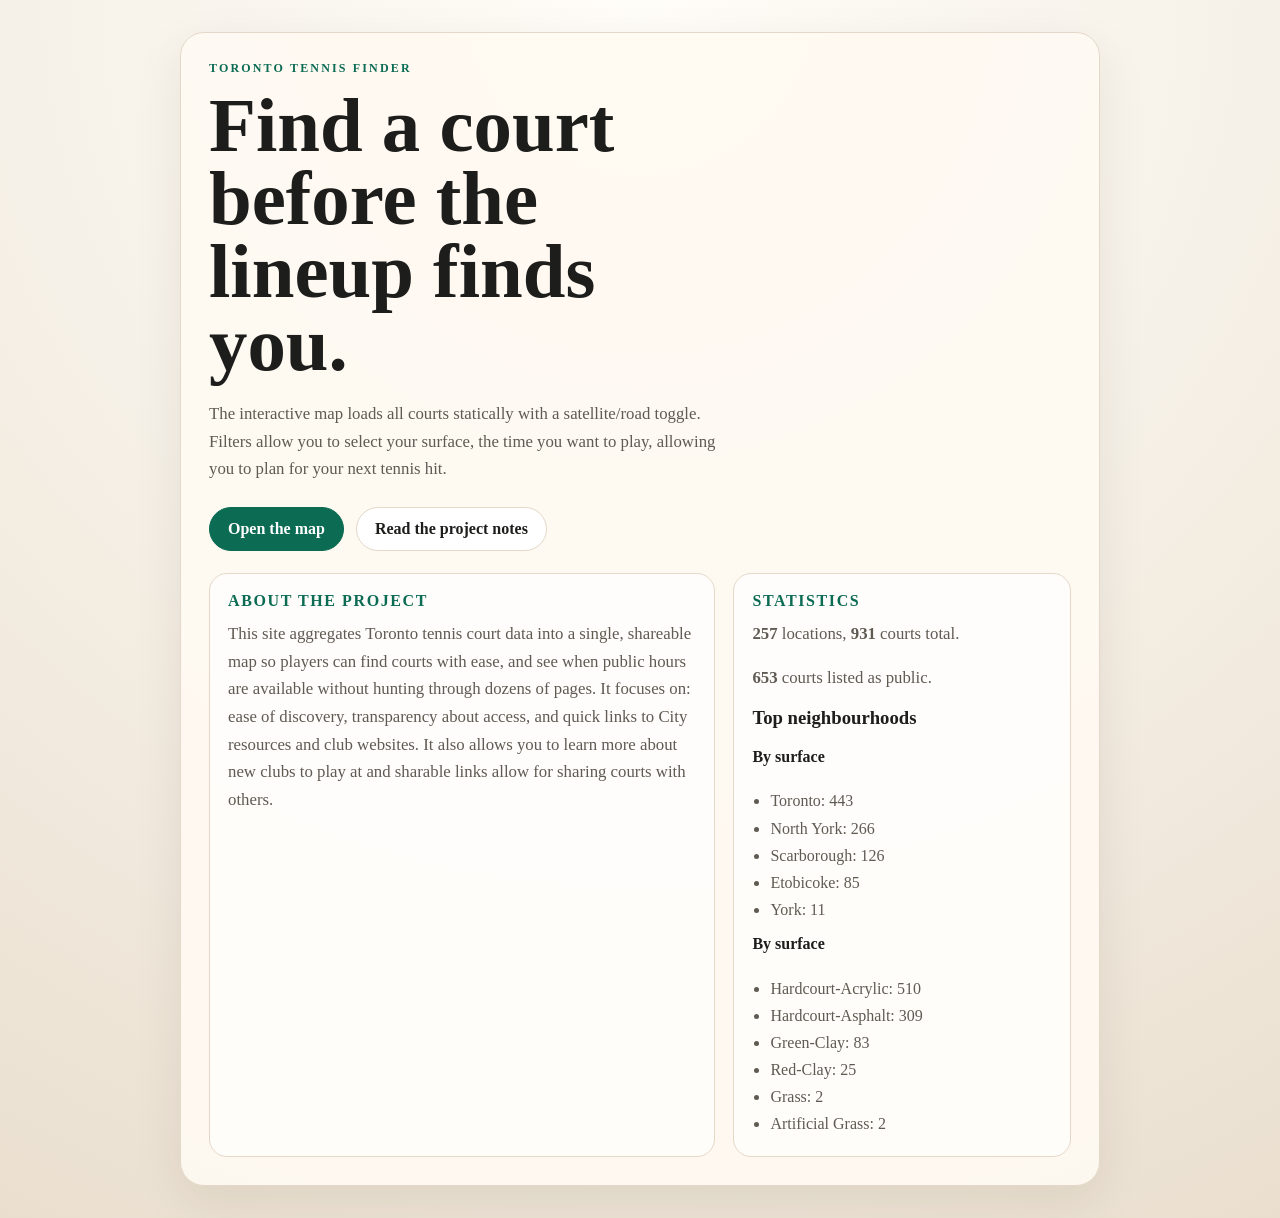
==== index.html @ 9103700e "added courts, homepage, map" ====
<!doctype html>
<html lang="en">
<head>
  <meta charset="utf-8" />
  <meta name="viewport" content="width=device-width, initial-scale=1" />
  <title>Toronto Tennis Finder</title>
  <style>
    :root {
      color-scheme: light;
      --bg: #f6f1e8;
      --panel: #fffaf2;
      --text: #1d1d1b;
      --muted: #5f5a52;
      --accent: #0b6b53;
      --border: #e4d8c8;
    }
    * { box-sizing: border-box; }
    html, body { margin: 0; min-height: 100%; font-family: Georgia, 'Times New Roman', serif; color: var(--text); background: radial-gradient(circle at top, #fffdf8 0%, var(--bg) 45%, #eadfcf 100%); }
    .wrap { max-width: 960px; margin: 0 auto; padding: 32px 20px; }
    .card { background: rgba(255, 250, 242, 0.92); border: 1px solid var(--border); border-radius: 24px; padding: 28px; box-shadow: 0 16px 50px rgba(37, 28, 13, 0.08); }
    .brand { text-transform: uppercase; letter-spacing: 0.18em; font-size: 12px; color: var(--accent); font-weight: 700; }
    h1 { font-size: clamp(2.6rem, 6vw, 5rem); line-height: 0.95; margin: 14px 0 18px; max-width: 12ch; }
    p { font-size: 1.05rem; line-height: 1.65; color: var(--muted); margin: 0 0 16px; max-width: 62ch; }
    a { color: var(--accent); text-decoration-thickness: 2px; text-underline-offset: 3px; }
    .actions { display: flex; flex-wrap: wrap; gap: 12px; margin-top: 24px; }
    .button { display: inline-flex; align-items: center; justify-content: center; padding: 12px 18px; border-radius: 999px; text-decoration: none; border: 1px solid var(--border); background: white; color: var(--text); font-weight: 700; }
    .button.primary { background: var(--accent); border-color: var(--accent); color: white; }
    .grid { display: grid; grid-template-columns: 1.2fr 0.8fr; gap: 18px; margin-top: 22px; }
    .note { padding: 18px; border-radius: 18px; background: rgba(255,255,255,0.7); border: 1px solid var(--border); }
    .note h2 { margin: 0 0 10px; font-size: 1rem; text-transform: uppercase; letter-spacing: 0.1em; color: var(--accent); }
    .note ul { margin: 0; padding-left: 18px; color: var(--muted); line-height: 1.7; }
    @media (max-width: 760px) {
      .wrap { padding: 18px; }
      .card { padding: 22px; }
      .grid { grid-template-columns: 1fr; }
    }
  </style>
</head>
<body>
  <main class="wrap">
    <section class="card">
      <div class="brand">Toronto tennis finder</div>
      <h1>Find a court before the lineup finds you.</h1>
      <p>The interactive map loads all courts statically with a satellite/road toggle. Filters allow you to select your surface, the time you want to play, allowing you to plan for your next tennis hit.</p>
      <div class="actions">
        <a class="button primary" href="map.html">Open the map</a>
        <a class="button" href="readme.md">Read the project notes</a>
      </div>
      <div class="grid">
        <!-- <div class="note">
          <h2>What you'll get</h2>
          <ul>
            <li>Single CSV dataset for the full court list.</li>
            <li>Left-side list of courts for quick browsing.</li>
            <li>Satellite map by default, with road-map and Street View shortcuts.</li>
          </ul>
        </div> -->
        <div class="note" id="motivation">
          <h2>About the project</h2>
          <p>This site aggregates Toronto tennis court data into a single, shareable map so players can find courts with ease, and see when public hours are available without hunting through dozens of pages. It focuses on: ease of discovery, transparency about access, and quick links to City resources and club websites. It also allows you to learn more about new clubs to play at and sharable links allow for sharing courts with others.</p>
        </div>
        <div class="note" id="stats">
          <h2>Statistics</h2>
          <div id="stats-content">Loading statistics…</div>
        </div>
      </div>
    </section>
  </main>
  <script>
    // Lightweight CSV parser (same behavior as map page parser for compatibility)
    function parseCSV(text) {
      const rows = [];
      let row = [];
      let cell = '';
      let inQuotes = false;

      function pushCell() { row.push(cell); cell = ''; }
      function pushRow() { if (row.length) rows.push(row); row = []; }

      for (let i = 0; i < text.length; i++) {
        const char = text[i];
        const next = text[i+1];
        if (char === '"') {
          if (inQuotes && next === '"') { cell += '"'; i++; } else { inQuotes = !inQuotes; }
          continue;
        }
        if (!inQuotes && char === ',') { pushCell(); continue; }
        if (!inQuotes && (char === '\n' || char === '\r')) {
          if (char === '\r' && next === '\n') { i++; }
          pushCell(); pushRow(); continue;
        }
        cell += char;
      }
      if (cell.length || row.length) { pushCell(); pushRow(); }
      if (!rows.length) return [];
      const headers = rows.shift().map(h => h.trim());
      return rows.filter(r => r.some(c => c.trim() !== '')).map((values) => {
        const obj = {};
        for (let i = 0; i < headers.length; i++) obj[headers[i]] = (values[i] ?? '').trim();
        return obj;
      });
    }

    function sumNumber(value) {
      const n = parseInt(String(value || '').replace(/[^0-9]/g, ''), 10);
      return Number.isFinite(n) ? n : 0;
    }

    (async function loadStats(){
      try {
        const resp = await fetch('./new_courts.csv', {cache: 'no-store'});
        if (!resp.ok) throw new Error('Could not load dataset');
        const text = await resp.text();
        const rows = parseCSV(text);

        const totalLocations = rows.length;
        const totalCourts = rows.reduce((acc, r) => acc + sumNumber(r['Number of Courts'] || r['Number of Courts'] ), 0);

        // Courts by City (sum courts)
        const courtsByCity = {};
        rows.forEach(r => {
          const city = (r['City'] || r['City/Town'] || 'Unknown').trim() || 'Unknown';
          courtsByCity[city] = (courtsByCity[city] || 0) + sumNumber(r['Number of Courts']);
        });

        // Courts by surface
        const courtsBySurface = {};
        rows.forEach(r => {
          const s = (r['Primary Surface'] || r['Primary surface'] || r['Surface'] || 'Unknown').trim() || 'Unknown';
          courtsBySurface[s] = (courtsBySurface[s] || 0) + sumNumber(r['Number of Courts']);
        });

        // City of Toronto courts (owner contains City of Toronto)
        const cityOwned = rows.reduce((acc, r) => {
          const owner = (r['Owner'] || r['Owner/Operator'] || '').toLowerCase();
          if (owner.includes('city of toronto') || owner.includes('city') || (r['Public/Private'] || '').toLowerCase().includes('public')) {
            return acc + sumNumber(r['Number of Courts']);
          }
          return acc;
        }, 0);

        // Build HTML
        const el = document.getElementById('stats-content');
        const topCities = Object.entries(courtsByCity).sort((a,b)=>b[1]-a[1]).slice(0,8);
        const surfaces = Object.entries(courtsBySurface).sort((a,b)=>b[1]-a[1]);

        el.innerHTML = `
          <p><strong>${totalLocations.toLocaleString()}</strong> locations, <strong>${totalCourts.toLocaleString()}</strong> courts total.</p>
          <p><strong>${cityOwned.toLocaleString()}</strong> courts listed as public.</p>
          <h3 style="margin-top:12px;">Top neighbourhoods</h3>
          <h4 style="margin-top:12px;">By surface</h4>
          <ul>${topCities.map(([c,n])=>`<li>${escapeHtml(c)}: ${n}</li>`).join('')}</ul>
          <h4 style="margin-top:12px;">By surface</h4>
          <ul>${surfaces.map(([s,n])=>`<li>${escapeHtml(s)}: ${n}</li>`).join('')}</ul>
        `;
      } catch (err) {
        document.getElementById('stats-content').textContent = 'Error loading stats: ' + err.message;
      }
    })();

    function escapeHtml(s){ return String(s||'').replace(/&/g,'&amp;').replace(/</g,'&lt;').replace(/>/g,'&gt;'); }
  </script>
</body>
</html>
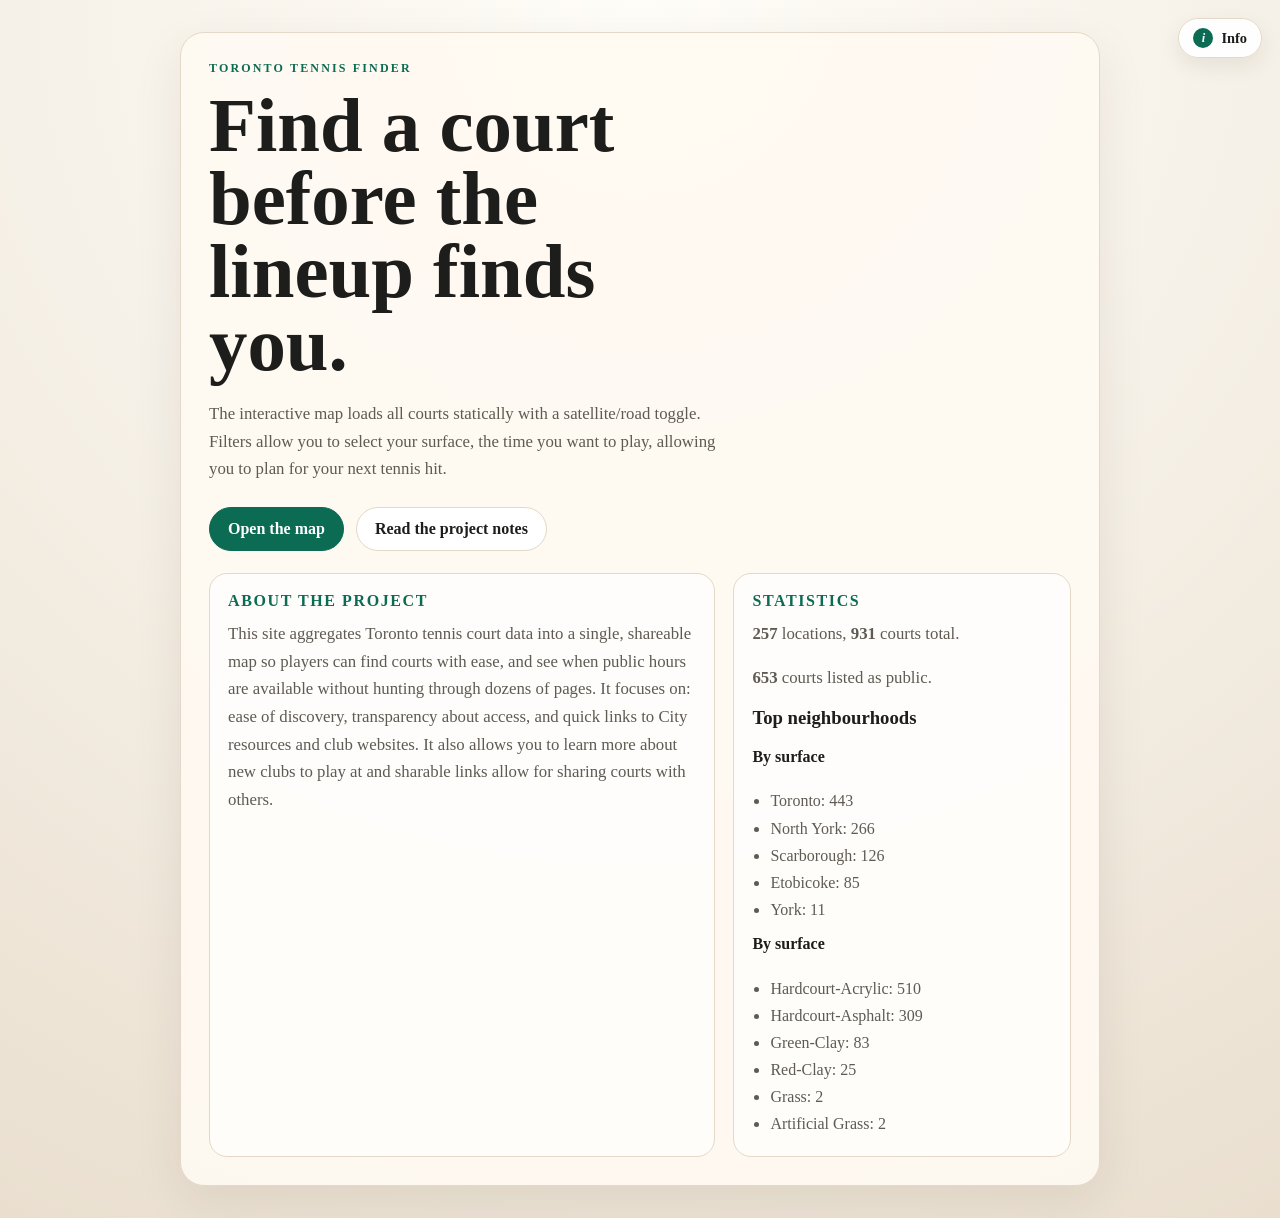
==== commit 6091e1d1: "configure paths, readme, info for reporting errors" ====
--- a/index.html
+++ b/index.html
@@ -29,22 +29,90 @@
     .note { padding: 18px; border-radius: 18px; background: rgba(255,255,255,0.7); border: 1px solid var(--border); }
     .note h2 { margin: 0 0 10px; font-size: 1rem; text-transform: uppercase; letter-spacing: 0.1em; color: var(--accent); }
     .note ul { margin: 0; padding-left: 18px; color: var(--muted); line-height: 1.7; }
+    .info-wrap { position: fixed; top: 18px; right: 18px; z-index: 100; }
+    .info-button {
+      display: inline-flex;
+      align-items: center;
+      gap: 8px;
+      padding: 9px 14px;
+      border-radius: 999px;
+      border: 1px solid var(--border);
+      background: rgba(255, 255, 255, 0.92);
+      color: var(--text);
+      font: inherit;
+      font-size: 0.9rem;
+      font-weight: 700;
+      cursor: pointer;
+      box-shadow: 0 8px 22px rgba(37, 28, 13, 0.08);
+    }
+    .info-button:hover { background: white; }
+    .info-button .info-icon {
+      display: inline-flex;
+      align-items: center;
+      justify-content: center;
+      width: 20px;
+      height: 20px;
+      border-radius: 50%;
+      background: var(--accent);
+      color: white;
+      font-size: 0.78rem;
+      font-weight: 900;
+      font-style: italic;
+    }
+    .info-popover {
+      position: absolute;
+      top: calc(100% + 10px);
+      right: 0;
+      width: min(360px, 92vw);
+      padding: 18px 20px;
+      border-radius: 18px;
+      background: var(--panel);
+      border: 1px solid var(--border);
+      box-shadow: 0 18px 40px rgba(37, 28, 13, 0.18);
+      color: var(--text);
+      font-size: 0.95rem;
+      line-height: 1.6;
+    }
+    .info-popover[hidden] { display: none; }
+    .info-popover h3 {
+      margin: 0 0 8px;
+      font-size: 0.78rem;
+      text-transform: uppercase;
+      letter-spacing: 0.14em;
+      color: var(--accent);
+      font-family: Georgia, serif;
+    }
+    .info-popover p { margin: 0 0 10px; color: var(--muted); max-width: none; font-size: 0.95rem; }
+    .info-popover p:last-child { margin-bottom: 0; }
+    .info-popover a { word-break: break-word; }
     @media (max-width: 760px) {
       .wrap { padding: 18px; }
       .card { padding: 22px; }
       .grid { grid-template-columns: 1fr; }
+      .info-wrap { top: 12px; right: 12px; }
     }
   </style>
 </head>
 <body>
+  <div class="info-wrap">
+    <button class="info-button" id="info-toggle" type="button" aria-haspopup="dialog" aria-expanded="false" aria-controls="info-popover">
+      <span class="info-icon" aria-hidden="true">i</span>
+      <span>Info</span>
+    </button>
+    <div class="info-popover" id="info-popover" role="dialog" aria-label="About this data" hidden>
+      <h3>About this data</h3>
+      <p>Information on this site may not be accurate or up to date. Please verify hours, fees, and access details with official City of Toronto or club websites before heading out.</p>
+      <p>Report errors or omissions at <a href="https://github.com/vzcodes/toronto-tennis/issues" target="_blank" rel="noreferrer">github.com/vzcodes/toronto-tennis/issues</a>.</p>
+    </div>
+  </div>
   <main class="wrap">
     <section class="card">
       <div class="brand">Toronto tennis finder</div>
       <h1>Find a court before the lineup finds you.</h1>
       <p>The interactive map loads all courts statically with a satellite/road toggle. Filters allow you to select your surface, the time you want to play, allowing you to plan for your next tennis hit.</p>
       <div class="actions">
-        <a class="button primary" href="map.html">Open the map</a>
-        <a class="button" href="readme.md">Read the project notes</a>
+        <a class="button primary" href="map">Open the map</a>
+        <a class="button" href="https://github.com/vzcodes/toronto-tennis">Read the project notes</a>
       </div>
       <div class="grid">
         <!-- <div class="note">
@@ -108,7 +176,7 @@
 
     (async function loadStats(){
       try {
-        const resp = await fetch('./new_courts.csv', {cache: 'no-store'});
+        const resp = await fetch('./map/courts.csv', {cache: 'no-store'});
         if (!resp.ok) throw new Error('Could not load dataset');
         const text = await resp.text();
         const rows = parseCSV(text);
@@ -159,6 +227,25 @@
     })();
 
     function escapeHtml(s){ return String(s||'').replace(/&/g,'&amp;').replace(/</g,'&lt;').replace(/>/g,'&gt;'); }
+
+    (function setupInfoPopover(){
+      const toggle = document.getElementById('info-toggle');
+      const popover = document.getElementById('info-popover');
+      if (!toggle || !popover) return;
+      const close = () => { popover.hidden = true; toggle.setAttribute('aria-expanded', 'false'); };
+      const open = () => { popover.hidden = false; toggle.setAttribute('aria-expanded', 'true'); };
+      toggle.addEventListener('click', (event) => {
+        event.stopPropagation();
+        popover.hidden ? open() : close();
+      });
+      document.addEventListener('click', (event) => {
+        if (popover.hidden) return;
+        if (!popover.contains(event.target) && !toggle.contains(event.target)) close();
+      });
+      document.addEventListener('keydown', (event) => {
+        if (event.key === 'Escape' && !popover.hidden) close();
+      });
+    })();
   </script>
 </body>
 </html>
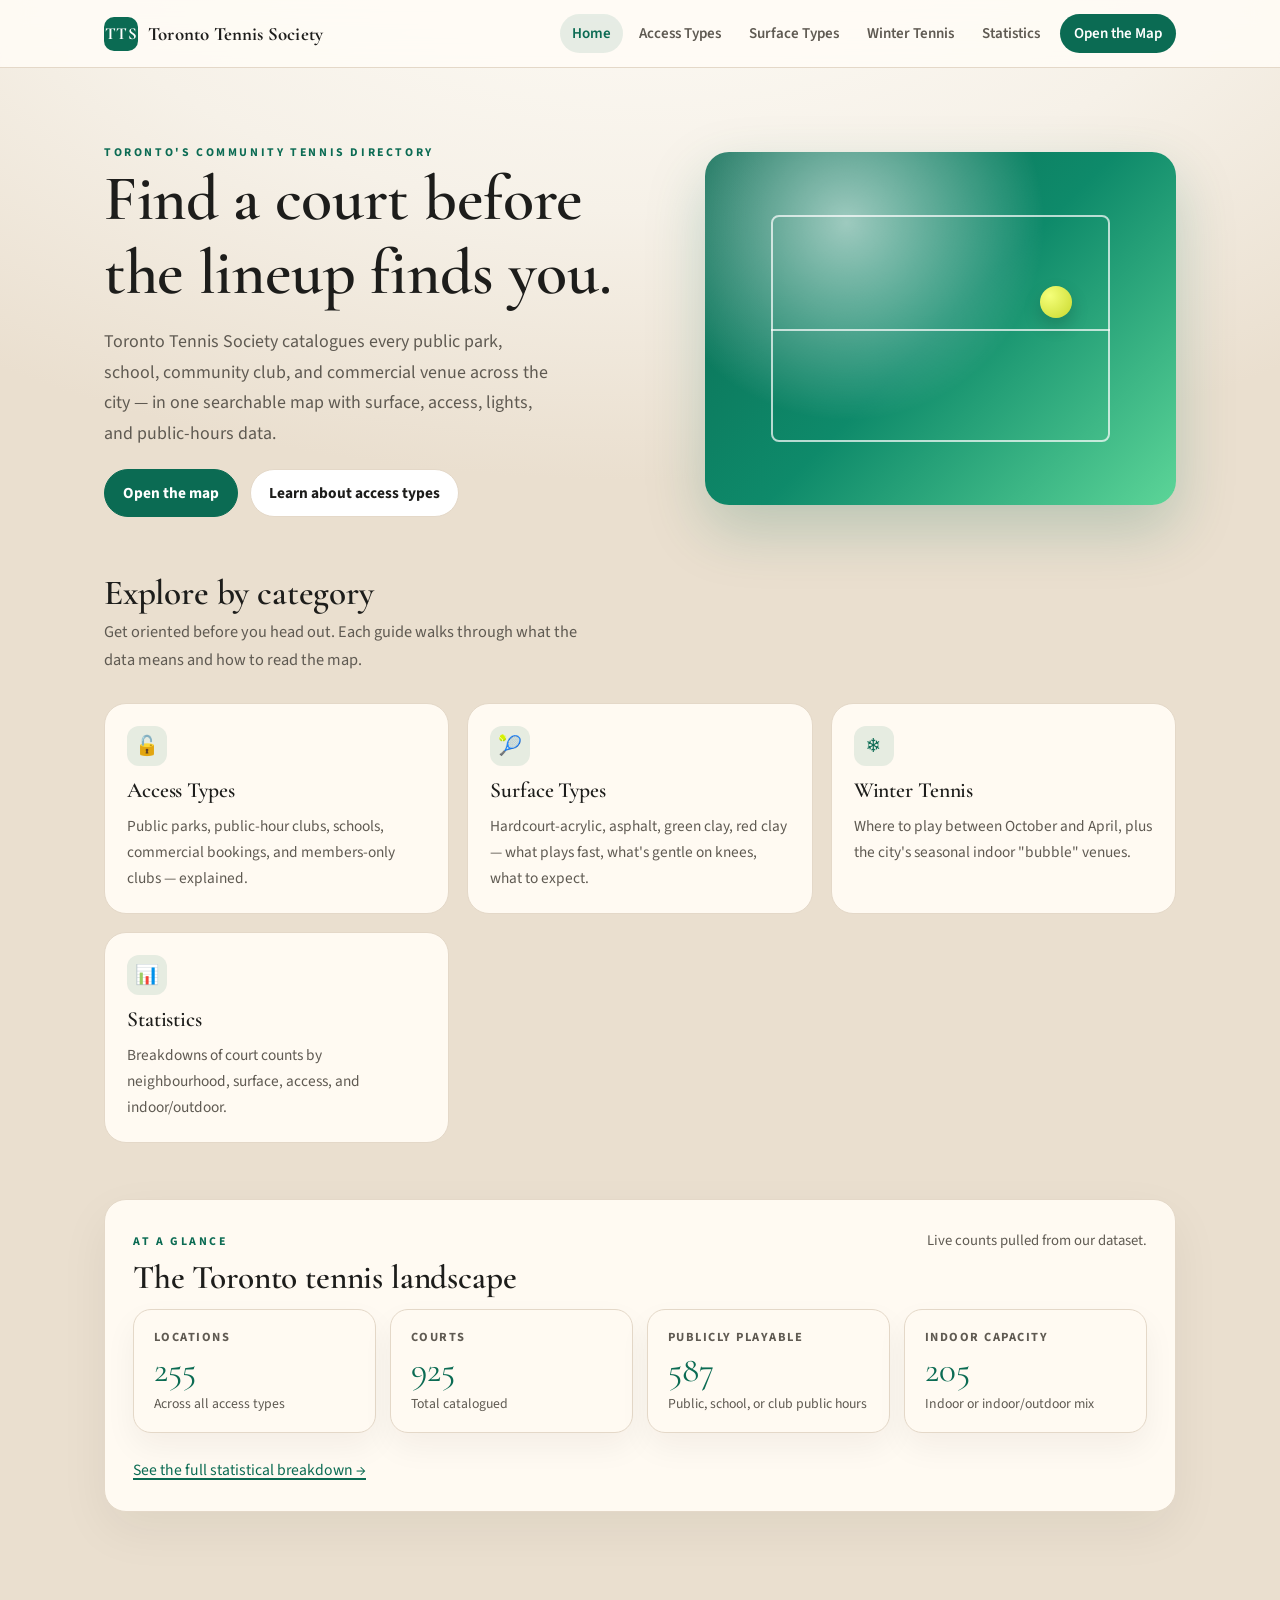
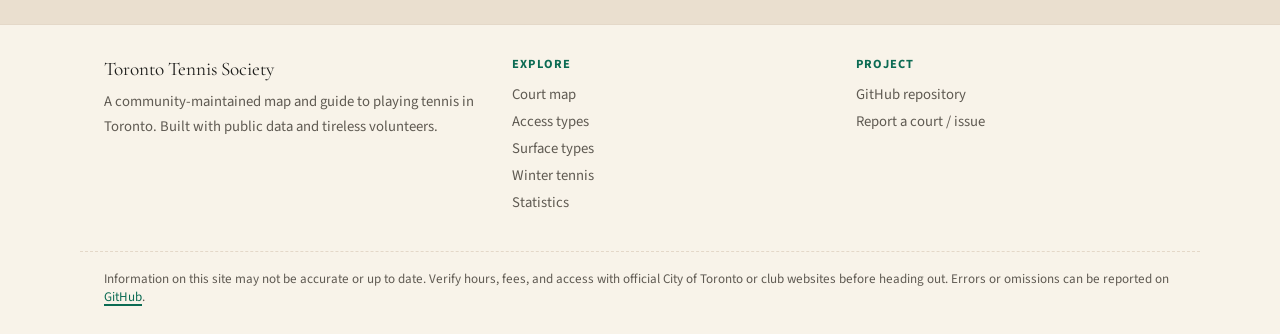
==== commit 3fa509d6: "added additional info to new pages" ====
--- a/index.html
+++ b/index.html
@@ -3,166 +3,207 @@
 <head>
   <meta charset="utf-8" />
   <meta name="viewport" content="width=device-width, initial-scale=1" />
-  <title>Toronto Tennis Finder</title>
+  <title>Toronto Tennis Society — Find a court across the city</title>
+  <meta name="description" content="A community resource for finding tennis courts in Toronto. Browse all public, club, school, and commercial courts on an interactive map." />
+  <link rel="preconnect" href="https://fonts.googleapis.com" />
+  <link rel="preconnect" href="https://fonts.gstatic.com" crossorigin />
+  <link href="https://fonts.googleapis.com/css2?family=Cormorant+Garamond:wght@500;600;700&family=Source+Sans+3:wght@400;600;700&display=swap" rel="stylesheet" />
+  <link rel="stylesheet" href="assets/styles.css" />
   <style>
-    :root {
-      color-scheme: light;
-      --bg: #f6f1e8;
-      --panel: #fffaf2;
-      --text: #1d1d1b;
-      --muted: #5f5a52;
-      --accent: #0b6b53;
-      --border: #e4d8c8;
-    }
-    * { box-sizing: border-box; }
-    html, body { margin: 0; min-height: 100%; font-family: Georgia, 'Times New Roman', serif; color: var(--text); background: radial-gradient(circle at top, #fffdf8 0%, var(--bg) 45%, #eadfcf 100%); }
-    .wrap { max-width: 960px; margin: 0 auto; padding: 32px 20px; }
-    .card { background: rgba(255, 250, 242, 0.92); border: 1px solid var(--border); border-radius: 24px; padding: 28px; box-shadow: 0 16px 50px rgba(37, 28, 13, 0.08); }
-    .brand { text-transform: uppercase; letter-spacing: 0.18em; font-size: 12px; color: var(--accent); font-weight: 700; }
-    h1 { font-size: clamp(2.6rem, 6vw, 5rem); line-height: 0.95; margin: 14px 0 18px; max-width: 12ch; }
-    p { font-size: 1.05rem; line-height: 1.65; color: var(--muted); margin: 0 0 16px; max-width: 62ch; }
-    a { color: var(--accent); text-decoration-thickness: 2px; text-underline-offset: 3px; }
-    .actions { display: flex; flex-wrap: wrap; gap: 12px; margin-top: 24px; }
-    .button { display: inline-flex; align-items: center; justify-content: center; padding: 12px 18px; border-radius: 999px; text-decoration: none; border: 1px solid var(--border); background: white; color: var(--text); font-weight: 700; }
-    .button.primary { background: var(--accent); border-color: var(--accent); color: white; }
-    .grid { display: grid; grid-template-columns: 1.2fr 0.8fr; gap: 18px; margin-top: 22px; }
-    .note { padding: 18px; border-radius: 18px; background: rgba(255,255,255,0.7); border: 1px solid var(--border); }
-    .note h2 { margin: 0 0 10px; font-size: 1rem; text-transform: uppercase; letter-spacing: 0.1em; color: var(--accent); }
-    .note ul { margin: 0; padding-left: 18px; color: var(--muted); line-height: 1.7; }
-    .info-wrap { position: fixed; top: 18px; right: 18px; z-index: 100; }
-    .info-button {
-      display: inline-flex;
+    .hero {
+      display: grid;
+      grid-template-columns: 1.2fr 1fr;
+      gap: 36px;
       align-items: center;
-      gap: 8px;
-      padding: 9px 14px;
-      border-radius: 999px;
-      border: 1px solid var(--border);
-      background: rgba(255, 255, 255, 0.92);
-      color: var(--text);
-      font: inherit;
-      font-size: 0.9rem;
-      font-weight: 700;
-      cursor: pointer;
-      box-shadow: 0 8px 22px rgba(37, 28, 13, 0.08);
-    }
-    .info-button:hover { background: white; }
-    .info-button .info-icon {
-      display: inline-flex;
-      align-items: center;
-      justify-content: center;
-      width: 20px;
-      height: 20px;
+      margin: 24px 0 56px;
+    }
+    .hero h1 { max-width: 18ch; margin-bottom: 18px; }
+    .hero p { font-size: 1.12rem; max-width: 50ch; }
+    .hero-art {
+      background:
+        radial-gradient(60% 80% at 30% 20%, rgba(255,255,255,0.6), transparent 70%),
+        linear-gradient(135deg, #0b6b53 0%, #0e8a6a 50%, #6ce4a1 110%);
+      border-radius: 24px;
+      aspect-ratio: 4 / 3;
+      position: relative;
+      overflow: hidden;
+      box-shadow: 0 24px 60px rgba(11, 107, 83, 0.22);
+    }
+    .hero-art::before, .hero-art::after {
+      content: "";
+      position: absolute;
+      border: 2px solid rgba(255,255,255,0.7);
+      border-radius: 8px;
+    }
+    .hero-art::before { inset: 18% 14%; }
+    .hero-art::after { left: 14%; right: 14%; top: 50%; height: 0; border-top-width: 2px; border-radius: 0; border-left: 0; border-right: 0; border-bottom: 0; }
+    .hero-art .ball {
+      position: absolute;
+      width: 32px;
+      height: 32px;
+      right: 22%;
+      top: 38%;
+      background: radial-gradient(circle at 30% 30%, #f5ff7a, #c9d92e);
       border-radius: 50%;
-      background: var(--accent);
-      color: white;
-      font-size: 0.78rem;
-      font-weight: 900;
-      font-style: italic;
-    }
-    .info-popover {
-      position: absolute;
-      top: calc(100% + 10px);
-      right: 0;
-      width: min(360px, 92vw);
-      padding: 18px 20px;
-      border-radius: 18px;
-      background: var(--panel);
-      border: 1px solid var(--border);
-      box-shadow: 0 18px 40px rgba(37, 28, 13, 0.18);
-      color: var(--text);
-      font-size: 0.95rem;
-      line-height: 1.6;
-    }
-    .info-popover[hidden] { display: none; }
-    .info-popover h3 {
-      margin: 0 0 8px;
-      font-size: 0.78rem;
-      text-transform: uppercase;
-      letter-spacing: 0.14em;
-      color: var(--accent);
-      font-family: Georgia, serif;
-    }
-    .info-popover p { margin: 0 0 10px; color: var(--muted); max-width: none; font-size: 0.95rem; }
-    .info-popover p:last-child { margin-bottom: 0; }
-    .info-popover a { word-break: break-word; }
-    @media (max-width: 760px) {
-      .wrap { padding: 18px; }
-      .card { padding: 22px; }
-      .grid { grid-template-columns: 1fr; }
-      .info-wrap { top: 12px; right: 12px; }
-    }
+      box-shadow: 0 8px 18px rgba(0,0,0,0.18);
+    }
+
+    .feature-grid { display: grid; grid-template-columns: repeat(auto-fit, minmax(260px, 1fr)); gap: 18px; margin: 28px 0 56px; }
+    .feature-card { background: var(--panel); border: 1px solid var(--border); border-radius: 22px; padding: 22px; }
+    .feature-card h3 { font-family: 'Cormorant Garamond', Georgia, serif; font-size: 1.35rem; }
+    .feature-card p { font-size: 0.96rem; margin-bottom: 0; }
+    .feature-card .feature-icon {
+      display: inline-flex; align-items: center; justify-content: center;
+      width: 40px; height: 40px; border-radius: 12px;
+      background: var(--accent-soft); color: var(--accent);
+      font-size: 1.2rem; margin-bottom: 12px;
+    }
+
+    .section-title { margin-bottom: 18px; }
+    .section-title h2 { font-size: clamp(1.6rem, 3vw, 2.2rem); margin-bottom: 6px; }
+    .section-title p { color: var(--muted); max-width: 60ch; }
+
+    .stats-row .stat-tile { box-shadow: 0 14px 32px rgba(37, 28, 13, 0.05); }
+
+    .stats-meta {
+      display: flex;
+      align-items: baseline;
+      justify-content: space-between;
+      gap: 12px;
+      margin-bottom: 12px;
+    }
+
+    .stats-meta p { margin: 0; color: var(--muted); font-size: 0.92rem; }
+
+    @media (max-width: 880px) { .hero { grid-template-columns: 1fr; } .hero-art { aspect-ratio: 5 / 3; } }
   </style>
 </head>
 <body>
-  <div class="info-wrap">
-    <button class="info-button" id="info-toggle" type="button" aria-haspopup="dialog" aria-expanded="false" aria-controls="info-popover">
-      <span class="info-icon" aria-hidden="true">i</span>
-      <span>Info</span>
-    </button>
-    <div class="info-popover" id="info-popover" role="dialog" aria-label="About this data" hidden>
-      <h3>About this data</h3>
-      <p>Information on this site may not be accurate or up to date. Please verify hours, fees, and access details with official City of Toronto or club websites before heading out.</p>
-      <p>Report errors or omissions at <a href="https://github.com/vzcodes/toronto-tennis/issues" target="_blank" rel="noreferrer">github.com/vzcodes/toronto-tennis/issues</a>.</p>
+  <header class="site-header">
+    <div class="header-wrap">
+      <a class="site-brand" href="./">
+        <span class="brand-mark">TTS</span>
+        <span class="brand-name">Toronto Tennis Society</span>
+      </a>
+      <button class="nav-toggle" id="nav-toggle" type="button" aria-controls="site-nav" aria-expanded="false">Menu</button>
+      <nav class="site-nav" id="site-nav">
+        <a href="./" aria-current="page">Home</a>
+        <a href="access-types/">Access Types</a>
+        <a href="surface-types/">Surface Types</a>
+        <a href="winter-tennis/">Winter Tennis</a>
+        <a href="statistics/">Statistics</a>
+        <a class="nav-cta" href="map/">Open the Map</a>
+      </nav>
     </div>
-  </div>
+  </header>
+
   <main class="wrap">
-    <section class="card">
-      <div class="brand">Toronto tennis finder</div>
-      <h1>Find a court before the lineup finds you.</h1>
-      <p>The interactive map loads all courts statically with a satellite/road toggle. Filters allow you to select your surface, the time you want to play, allowing you to plan for your next tennis hit.</p>
-      <div class="actions">
-        <a class="button primary" href="map">Open the map</a>
-        <a class="button" href="https://github.com/vzcodes/toronto-tennis">Read the project notes</a>
-      </div>
-      <div class="grid">
-        <!-- <div class="note">
-          <h2>What you'll get</h2>
-          <ul>
-            <li>Single CSV dataset for the full court list.</li>
-            <li>Left-side list of courts for quick browsing.</li>
-            <li>Satellite map by default, with road-map and Street View shortcuts.</li>
-          </ul>
-        </div> -->
-        <div class="note" id="motivation">
-          <h2>About the project</h2>
-          <p>This site aggregates Toronto tennis court data into a single, shareable map so players can find courts with ease, and see when public hours are available without hunting through dozens of pages. It focuses on: ease of discovery, transparency about access, and quick links to City resources and club websites. It also allows you to learn more about new clubs to play at and sharable links allow for sharing courts with others.</p>
+    <section class="hero">
+      <div>
+        <span class="eyebrow">Toronto's community tennis directory</span>
+        <h1>Find a court before the lineup finds you.</h1>
+        <p>Toronto Tennis Society catalogues every public park, school, community club, and commercial venue across the city — in one searchable map with surface, access, lights, and public-hours data.</p>
+        <div class="button-row">
+          <a class="button primary" href="map/">Open the map</a>
+          <a class="button" href="access-types/">Learn about access types</a>
         </div>
-        <div class="note" id="stats">
-          <h2>Statistics</h2>
-          <div id="stats-content">Loading statistics…</div>
+      </div>
+      <div class="hero-art" aria-hidden="true"><div class="ball"></div></div>
+    </section>
+
+    <section>
+      <div class="section-title">
+        <h2>Explore by category</h2>
+        <p>Get oriented before you head out. Each guide walks through what the data means and how to read the map.</p>
+      </div>
+      <div class="feature-grid">
+        <a class="feature-card" href="access-types/" style="text-decoration:none;color:inherit;">
+          <div class="feature-icon">🔓</div>
+          <h3>Access Types</h3>
+          <p>Public parks, public-hour clubs, schools, commercial bookings, and members-only clubs — explained.</p>
+        </a>
+        <a class="feature-card" href="surface-types/" style="text-decoration:none;color:inherit;">
+          <div class="feature-icon">🎾</div>
+          <h3>Surface Types</h3>
+          <p>Hardcourt-acrylic, asphalt, green clay, red clay — what plays fast, what's gentle on knees, what to expect.</p>
+        </a>
+        <a class="feature-card" href="winter-tennis/" style="text-decoration:none;color:inherit;">
+          <div class="feature-icon">❄️</div>
+          <h3>Winter Tennis</h3>
+          <p>Where to play between October and April, plus the city's seasonal indoor "bubble" venues.</p>
+        </a>
+        <a class="feature-card" href="statistics/" style="text-decoration:none;color:inherit;">
+          <div class="feature-icon">📊</div>
+          <h3>Statistics</h3>
+          <p>Breakdowns of court counts by neighbourhood, surface, access, and indoor/outdoor.</p>
+        </a>
+      </div>
+    </section>
+
+    <section id="stats" class="card">
+      <div class="stats-meta">
+        <div>
+          <span class="eyebrow">At a glance</span>
+          <h2 style="margin: 8px 0 0;">The Toronto tennis landscape</h2>
         </div>
-      </div>
+        <p>Live counts pulled from our dataset.</p>
+      </div>
+      <div class="stat-grid stats-row" id="stats-tiles"></div>
+      <p style="margin-top: 14px;"><a href="statistics/">See the full statistical breakdown →</a></p>
     </section>
   </main>
+
+  <footer class="site-footer">
+    <div class="footer-wrap">
+      <div class="footer-col">
+        <div class="footer-brand">Toronto Tennis Society</div>
+        <p>A community-maintained map and guide to playing tennis in Toronto. Built with public data and tireless volunteers.</p>
+      </div>
+      <div class="footer-col">
+        <h4>Explore</h4>
+        <a href="map/">Court map</a>
+        <a href="access-types/">Access types</a>
+        <a href="surface-types/">Surface types</a>
+        <a href="winter-tennis/">Winter tennis</a>
+        <a href="statistics/">Statistics</a>
+      </div>
+      <div class="footer-col">
+        <h4>Project</h4>
+        <a href="https://github.com/vzcodes/toronto-tennis" target="_blank" rel="noreferrer">GitHub repository</a>
+        <a href="https://github.com/vzcodes/toronto-tennis/issues" target="_blank" rel="noreferrer">Report a court / issue</a>
+      </div>
+    </div>
+    <div class="footer-disclaimer">
+      Information on this site may not be accurate or up to date. Verify hours, fees, and access with official City of Toronto or club websites before heading out. Errors or omissions can be reported on <a href="https://github.com/vzcodes/toronto-tennis/issues" target="_blank" rel="noreferrer">GitHub</a>.
+    </div>
+  </footer>
+
   <script>
-    // Lightweight CSV parser (same behavior as map page parser for compatibility)
     function parseCSV(text) {
       const rows = [];
       let row = [];
       let cell = '';
       let inQuotes = false;
-
       function pushCell() { row.push(cell); cell = ''; }
       function pushRow() { if (row.length) rows.push(row); row = []; }
-
       for (let i = 0; i < text.length; i++) {
-        const char = text[i];
-        const next = text[i+1];
-        if (char === '"') {
-          if (inQuotes && next === '"') { cell += '"'; i++; } else { inQuotes = !inQuotes; }
+        const ch = text[i];
+        const nx = text[i + 1];
+        if (ch === '"') {
+          if (inQuotes && nx === '"') { cell += '"'; i++; } else { inQuotes = !inQuotes; }
           continue;
         }
-        if (!inQuotes && char === ',') { pushCell(); continue; }
-        if (!inQuotes && (char === '\n' || char === '\r')) {
-          if (char === '\r' && next === '\n') { i++; }
+        if (!inQuotes && ch === ',') { pushCell(); continue; }
+        if (!inQuotes && (ch === '\n' || ch === '\r')) {
+          if (ch === '\r' && nx === '\n') i++;
           pushCell(); pushRow(); continue;
         }
-        cell += char;
+        cell += ch;
       }
       if (cell.length || row.length) { pushCell(); pushRow(); }
       if (!rows.length) return [];
-      const headers = rows.shift().map(h => h.trim());
-      return rows.filter(r => r.some(c => c.trim() !== '')).map((values) => {
+      const headers = rows.shift().map((h) => h.trim());
+      return rows.filter((r) => r.some((c) => c.trim() !== '')).map((values) => {
         const obj = {};
         for (let i = 0; i < headers.length; i++) obj[headers[i]] = (values[i] ?? '').trim();
         return obj;
@@ -174,77 +215,56 @@
       return Number.isFinite(n) ? n : 0;
     }
 
-    (async function loadStats(){
+    (async function loadStats() {
       try {
-        const resp = await fetch('./map/courts.csv', {cache: 'no-store'});
+        const resp = await fetch('map/courts.csv', { cache: 'no-store' });
         if (!resp.ok) throw new Error('Could not load dataset');
         const text = await resp.text();
         const rows = parseCSV(text);
-
         const totalLocations = rows.length;
-        const totalCourts = rows.reduce((acc, r) => acc + sumNumber(r['Number of Courts'] || r['Number of Courts'] ), 0);
-
-        // Courts by City (sum courts)
-        const courtsByCity = {};
-        rows.forEach(r => {
-          const city = (r['City'] || r['City/Town'] || 'Unknown').trim() || 'Unknown';
-          courtsByCity[city] = (courtsByCity[city] || 0) + sumNumber(r['Number of Courts']);
-        });
-
-        // Courts by surface
-        const courtsBySurface = {};
-        rows.forEach(r => {
-          const s = (r['Primary Surface'] || r['Primary surface'] || r['Surface'] || 'Unknown').trim() || 'Unknown';
-          courtsBySurface[s] = (courtsBySurface[s] || 0) + sumNumber(r['Number of Courts']);
-        });
-
-        // City of Toronto courts (owner contains City of Toronto)
-        const cityOwned = rows.reduce((acc, r) => {
-          const owner = (r['Owner'] || r['Owner/Operator'] || '').toLowerCase();
-          if (owner.includes('city of toronto') || owner.includes('city') || (r['Public/Private'] || '').toLowerCase().includes('public')) {
-            return acc + sumNumber(r['Number of Courts']);
-          }
+        const totalCourts = rows.reduce((acc, r) => acc + sumNumber(r['Number of Courts']), 0);
+        const indoorCourts = rows.reduce((acc, r) => {
+          const io = (r['Indoor/Outdoor'] || '').toLowerCase();
+          if (io.includes('indoor') || io.includes('both')) return acc + sumNumber(r['Number of Courts']);
           return acc;
         }, 0);
-
-        // Build HTML
-        const el = document.getElementById('stats-content');
-        const topCities = Object.entries(courtsByCity).sort((a,b)=>b[1]-a[1]).slice(0,8);
-        const surfaces = Object.entries(courtsBySurface).sort((a,b)=>b[1]-a[1]);
-
-        el.innerHTML = `
-          <p><strong>${totalLocations.toLocaleString()}</strong> locations, <strong>${totalCourts.toLocaleString()}</strong> courts total.</p>
-          <p><strong>${cityOwned.toLocaleString()}</strong> courts listed as public.</p>
-          <h3 style="margin-top:12px;">Top neighbourhoods</h3>
-          <h4 style="margin-top:12px;">By surface</h4>
-          <ul>${topCities.map(([c,n])=>`<li>${escapeHtml(c)}: ${n}</li>`).join('')}</ul>
-          <h4 style="margin-top:12px;">By surface</h4>
-          <ul>${surfaces.map(([s,n])=>`<li>${escapeHtml(s)}: ${n}</li>`).join('')}</ul>
+        const publicCourts = rows.reduce((acc, r) => {
+          const a = (r['Public/Private'] || '').toLowerCase();
+          if (a === 'public' || a === 'public reservable' || a === 'public school' || a.includes('private with some public')) return acc + sumNumber(r['Number of Courts']);
+          return acc;
+        }, 0);
+
+        const tiles = document.getElementById('stats-tiles');
+        tiles.innerHTML = `
+          <div class="stat-tile"><div class="stat-label">Locations</div><div class="stat-value">${totalLocations.toLocaleString()}</div><div class="stat-hint">Across all access types</div></div>
+          <div class="stat-tile"><div class="stat-label">Courts</div><div class="stat-value">${totalCourts.toLocaleString()}</div><div class="stat-hint">Total catalogued</div></div>
+          <div class="stat-tile"><div class="stat-label">Publicly playable</div><div class="stat-value">${publicCourts.toLocaleString()}</div><div class="stat-hint">Public, school, or club public hours</div></div>
+          <div class="stat-tile"><div class="stat-label">Indoor capacity</div><div class="stat-value">${indoorCourts.toLocaleString()}</div><div class="stat-hint">Indoor or indoor/outdoor mix</div></div>
         `;
       } catch (err) {
-        document.getElementById('stats-content').textContent = 'Error loading stats: ' + err.message;
+        const tiles = document.getElementById('stats-tiles');
+        if (tiles) tiles.innerHTML = `<div class="stat-tile"><div class="stat-label">Stats</div><div class="stat-value">—</div><div class="stat-hint">${err.message}</div></div>`;
       }
     })();
 
-    function escapeHtml(s){ return String(s||'').replace(/&/g,'&amp;').replace(/</g,'&lt;').replace(/>/g,'&gt;'); }
-
-    (function setupInfoPopover(){
-      const toggle = document.getElementById('info-toggle');
-      const popover = document.getElementById('info-popover');
-      if (!toggle || !popover) return;
-      const close = () => { popover.hidden = true; toggle.setAttribute('aria-expanded', 'false'); };
-      const open = () => { popover.hidden = false; toggle.setAttribute('aria-expanded', 'true'); };
-      toggle.addEventListener('click', (event) => {
-        event.stopPropagation();
-        popover.hidden ? open() : close();
+    (function setupNavToggle() {
+      const btn = document.getElementById('nav-toggle');
+      const nav = document.getElementById('site-nav');
+      if (!btn || !nav) return;
+      const apply = () => {
+        if (window.matchMedia('(max-width: 880px)').matches) {
+          nav.hidden = btn.getAttribute('aria-expanded') !== 'true';
+        } else {
+          nav.hidden = false;
+        }
+      };
+      btn.addEventListener('click', () => {
+        const expanded = btn.getAttribute('aria-expanded') === 'true';
+        btn.setAttribute('aria-expanded', String(!expanded));
+        apply();
       });
-      document.addEventListener('click', (event) => {
-        if (popover.hidden) return;
-        if (!popover.contains(event.target) && !toggle.contains(event.target)) close();
-      });
-      document.addEventListener('keydown', (event) => {
-        if (event.key === 'Escape' && !popover.hidden) close();
-      });
+      window.addEventListener('resize', apply);
+      apply();
     })();
   </script>
 </body>
--- a/assets/styles.css
+++ b/assets/styles.css
@@ -0,0 +1,415 @@
+:root {
+  color-scheme: light;
+  --bg: #f6f1e8;
+  --bg-soft: #fffdf8;
+  --bg-deep: #eadfcf;
+  --panel: #fffaf2;
+  --text: #1d1d1b;
+  --muted: #5f5a52;
+  --accent: #0b6b53;
+  --accent-strong: #074f3e;
+  --accent-soft: rgba(11, 107, 83, 0.1);
+  --border: #e4d8c8;
+  --border-strong: #d2c1a9;
+  --warning: #b9520a;
+}
+
+* { box-sizing: border-box; }
+
+html, body {
+  margin: 0;
+  min-height: 100%;
+  font-family: 'Source Sans 3', 'Inter', system-ui, -apple-system, 'Segoe UI', Roboto, sans-serif;
+  color: var(--text);
+  background:
+    radial-gradient(1100px 600px at 50% -120px, #fffdf8 0%, var(--bg) 55%, var(--bg-deep) 100%);
+  -webkit-font-smoothing: antialiased;
+}
+
+h1, h2, h3, h4, h5 {
+  font-family: 'Cormorant Garamond', Georgia, 'Times New Roman', serif;
+  color: var(--text);
+  font-weight: 600;
+  letter-spacing: -0.005em;
+  line-height: 1.15;
+}
+
+h1 { font-size: clamp(2.4rem, 5vw, 4rem); margin: 0 0 14px; }
+h2 { font-size: clamp(1.7rem, 2.6vw, 2.2rem); margin: 0 0 12px; }
+h3 { font-size: 1.25rem; margin: 0 0 10px; }
+h4 { font-size: 1.05rem; margin: 0 0 8px; text-transform: uppercase; letter-spacing: 0.1em; color: var(--accent); font-family: 'Source Sans 3', sans-serif; font-weight: 700; }
+
+p { font-size: 1.02rem; line-height: 1.7; color: var(--muted); margin: 0 0 14px; }
+
+a { color: var(--accent); text-decoration-thickness: 2px; text-underline-offset: 3px; }
+a:hover { color: var(--accent-strong); }
+
+ul, ol { line-height: 1.7; color: var(--muted); }
+
+.eyebrow {
+  text-transform: uppercase;
+  letter-spacing: 0.22em;
+  font-size: 0.74rem;
+  color: var(--accent);
+  font-weight: 700;
+}
+
+/* ---------- Header / nav ---------- */
+.site-header {
+  background: rgba(255, 252, 246, 0.85);
+  backdrop-filter: blur(12px);
+  border-bottom: 1px solid var(--border);
+  position: sticky;
+  top: 0;
+  z-index: 30;
+}
+
+.header-wrap {
+  max-width: 1120px;
+  margin: 0 auto;
+  padding: 14px 24px;
+  display: flex;
+  align-items: center;
+  gap: 24px;
+}
+
+.site-brand {
+  display: inline-flex;
+  align-items: center;
+  gap: 10px;
+  text-decoration: none;
+  color: var(--text);
+  font-weight: 700;
+}
+
+.brand-mark {
+  display: inline-flex;
+  align-items: center;
+  justify-content: center;
+  width: 34px;
+  height: 34px;
+  border-radius: 10px;
+  background: var(--accent);
+  color: white;
+  font-family: 'Cormorant Garamond', Georgia, serif;
+  font-weight: 700;
+  font-size: 1.05rem;
+  letter-spacing: 0.02em;
+}
+
+.brand-name {
+  font-family: 'Cormorant Garamond', Georgia, serif;
+  font-size: 1.18rem;
+  letter-spacing: 0.01em;
+}
+
+.site-nav {
+  display: flex;
+  gap: 4px;
+  margin-left: auto;
+  flex-wrap: wrap;
+}
+
+.site-nav a {
+  display: inline-flex;
+  align-items: center;
+  padding: 8px 12px;
+  border-radius: 999px;
+  color: var(--muted);
+  text-decoration: none;
+  font-weight: 600;
+  font-size: 0.94rem;
+  transition: background 140ms ease, color 140ms ease;
+}
+
+.site-nav a:hover { color: var(--accent-strong); background: var(--accent-soft); }
+
+.site-nav a[aria-current="page"] {
+  color: var(--accent);
+  background: var(--accent-soft);
+}
+
+.nav-cta {
+  margin-left: 4px;
+  padding: 9px 14px !important;
+  background: var(--accent);
+  color: white !important;
+  border-radius: 999px;
+}
+
+.nav-cta:hover { background: var(--accent-strong) !important; }
+
+/* ---------- Layout ---------- */
+.wrap {
+  max-width: 1120px;
+  margin: 0 auto;
+  padding: 48px 24px 64px;
+}
+
+.wrap.narrow { max-width: 820px; }
+
+.page-hero {
+  margin: 0 0 32px;
+  padding: 16px 0 8px;
+}
+
+.page-hero .eyebrow { margin-bottom: 16px; display: inline-block; }
+.page-hero p { font-size: 1.12rem; max-width: 60ch; color: var(--muted); }
+
+/* ---------- Cards ---------- */
+.card {
+  background: var(--panel);
+  border: 1px solid var(--border);
+  border-radius: 22px;
+  padding: 28px;
+  box-shadow: 0 18px 50px rgba(37, 28, 13, 0.06);
+}
+
+.card + .card { margin-top: 18px; }
+
+.card-grid {
+  display: grid;
+  grid-template-columns: repeat(auto-fit, minmax(280px, 1fr));
+  gap: 18px;
+}
+
+.card-grid .card { padding: 24px; }
+
+.card .card-icon {
+  display: inline-flex;
+  align-items: center;
+  justify-content: center;
+  width: 42px;
+  height: 42px;
+  border-radius: 12px;
+  background: var(--accent-soft);
+  color: var(--accent);
+  font-size: 1.4rem;
+  margin-bottom: 14px;
+}
+
+.card h3 { font-family: 'Cormorant Garamond', Georgia, serif; font-size: 1.45rem; }
+.card p { font-size: 0.98rem; margin: 0 0 8px; }
+.card p:last-child { margin-bottom: 0; }
+
+.card .tag-row {
+  display: flex;
+  gap: 6px;
+  flex-wrap: wrap;
+  margin-top: 12px;
+}
+
+.tag {
+  display: inline-flex;
+  align-items: center;
+  gap: 6px;
+  padding: 4px 10px;
+  border-radius: 999px;
+  background: var(--accent-soft);
+  color: var(--accent);
+  font-size: 0.8rem;
+  font-weight: 600;
+}
+
+.tag.neutral { background: rgba(0,0,0,0.05); color: var(--muted); }
+
+/* ---------- Buttons ---------- */
+.button {
+  display: inline-flex;
+  align-items: center;
+  justify-content: center;
+  gap: 6px;
+  padding: 12px 18px;
+  border-radius: 999px;
+  text-decoration: none;
+  border: 1px solid var(--border);
+  background: white;
+  color: var(--text);
+  font-weight: 700;
+  font-size: 0.96rem;
+}
+
+.button:hover { border-color: var(--border-strong); }
+
+.button.primary { background: var(--accent); border-color: var(--accent); color: white; }
+.button.primary:hover { background: var(--accent-strong); border-color: var(--accent-strong); color: white; }
+
+.button-row { display: flex; flex-wrap: wrap; gap: 12px; margin-top: 20px; }
+
+/* ---------- Lists / definitions ---------- */
+.definition-list {
+  display: grid;
+  gap: 10px;
+  padding: 0;
+  margin: 0;
+}
+
+.definition-list > div {
+  display: grid;
+  grid-template-columns: 220px 1fr;
+  gap: 16px;
+  padding: 14px 0;
+  border-top: 1px solid var(--border);
+}
+
+.definition-list > div:first-child { border-top: 0; padding-top: 4px; }
+.definition-list dt { font-weight: 700; color: var(--text); }
+.definition-list dd { margin: 0; color: var(--muted); line-height: 1.6; }
+
+/* ---------- Footer ---------- */
+.site-footer {
+  border-top: 1px solid var(--border);
+  background: rgba(255, 252, 246, 0.7);
+  margin-top: 48px;
+}
+
+.footer-wrap {
+  max-width: 1120px;
+  margin: 0 auto;
+  padding: 32px 24px;
+  display: grid;
+  grid-template-columns: 1.2fr 1fr 1fr;
+  gap: 24px;
+}
+
+.footer-col h4 { color: var(--accent); margin-bottom: 12px; font-size: 0.78rem; }
+
+.footer-col p, .footer-col a {
+  color: var(--muted);
+  font-size: 0.92rem;
+  text-decoration: none;
+  display: block;
+  margin-bottom: 6px;
+}
+
+.footer-col a:hover { color: var(--accent-strong); text-decoration: underline; }
+
+.footer-brand { font-family: 'Cormorant Garamond', Georgia, serif; font-size: 1.2rem; color: var(--text); margin-bottom: 8px; }
+
+.footer-disclaimer {
+  max-width: 1120px;
+  margin: 0 auto;
+  padding: 18px 24px 28px;
+  font-size: 0.82rem;
+  color: var(--muted);
+  border-top: 1px dashed var(--border);
+}
+
+/* ---------- Color swatches (for surface/access pages) ---------- */
+.swatch {
+  display: inline-block;
+  width: 14px;
+  height: 14px;
+  border-radius: 4px;
+  margin-right: 6px;
+  vertical-align: -2px;
+  border: 1px solid rgba(0,0,0,0.06);
+}
+
+/* ---------- Stat tiles ---------- */
+.stat-grid {
+  display: grid;
+  grid-template-columns: repeat(auto-fit, minmax(180px, 1fr));
+  gap: 14px;
+  margin: 0 0 24px;
+}
+
+.stat-tile {
+  background: var(--panel);
+  border: 1px solid var(--border);
+  border-radius: 18px;
+  padding: 18px 20px;
+}
+
+.stat-tile .stat-label {
+  font-size: 0.78rem;
+  text-transform: uppercase;
+  letter-spacing: 0.12em;
+  color: var(--muted);
+  font-weight: 700;
+}
+
+.stat-tile .stat-value {
+  font-family: 'Cormorant Garamond', Georgia, serif;
+  font-size: 2.2rem;
+  color: var(--accent);
+  margin-top: 6px;
+  line-height: 1;
+}
+
+.stat-tile .stat-hint { font-size: 0.86rem; color: var(--muted); margin-top: 6px; }
+
+/* ---------- Bars (for breakdowns) ---------- */
+.bar-list { display: grid; gap: 10px; margin: 0; padding: 0; list-style: none; }
+
+.bar-row {
+  display: grid;
+  grid-template-columns: minmax(180px, 1fr) 60px;
+  gap: 14px;
+  align-items: center;
+}
+
+.bar-label {
+  display: flex;
+  flex-direction: column;
+  gap: 6px;
+  color: var(--text);
+  font-size: 0.94rem;
+}
+
+.bar-track {
+  position: relative;
+  height: 10px;
+  background: rgba(0,0,0,0.06);
+  border-radius: 999px;
+  overflow: hidden;
+}
+
+.bar-fill {
+  position: absolute;
+  inset: 0 auto 0 0;
+  background: var(--accent);
+  border-radius: 999px;
+}
+
+.bar-count {
+  text-align: right;
+  font-weight: 700;
+  color: var(--text);
+  font-variant-numeric: tabular-nums;
+}
+
+/* ---------- Mobile nav ---------- */
+.nav-toggle {
+  display: none;
+  margin-left: auto;
+  background: white;
+  border: 1px solid var(--border);
+  border-radius: 10px;
+  padding: 8px 10px;
+  cursor: pointer;
+  font: inherit;
+  font-weight: 700;
+}
+
+@media (max-width: 880px) {
+  .nav-toggle { display: inline-flex; align-items: center; gap: 8px; }
+  .site-nav {
+    order: 99;
+    flex-basis: 100%;
+    flex-direction: column;
+    align-items: stretch;
+    gap: 4px;
+    padding: 8px 0 4px;
+    margin-left: 0;
+  }
+  .site-nav[hidden] { display: none; }
+  .site-nav a { padding: 10px 12px; }
+}
+
+@media (max-width: 720px) {
+  .wrap { padding: 32px 18px 48px; }
+  .card { padding: 22px; }
+  .footer-wrap { grid-template-columns: 1fr; }
+  .definition-list > div { grid-template-columns: 1fr; gap: 4px; }
+}
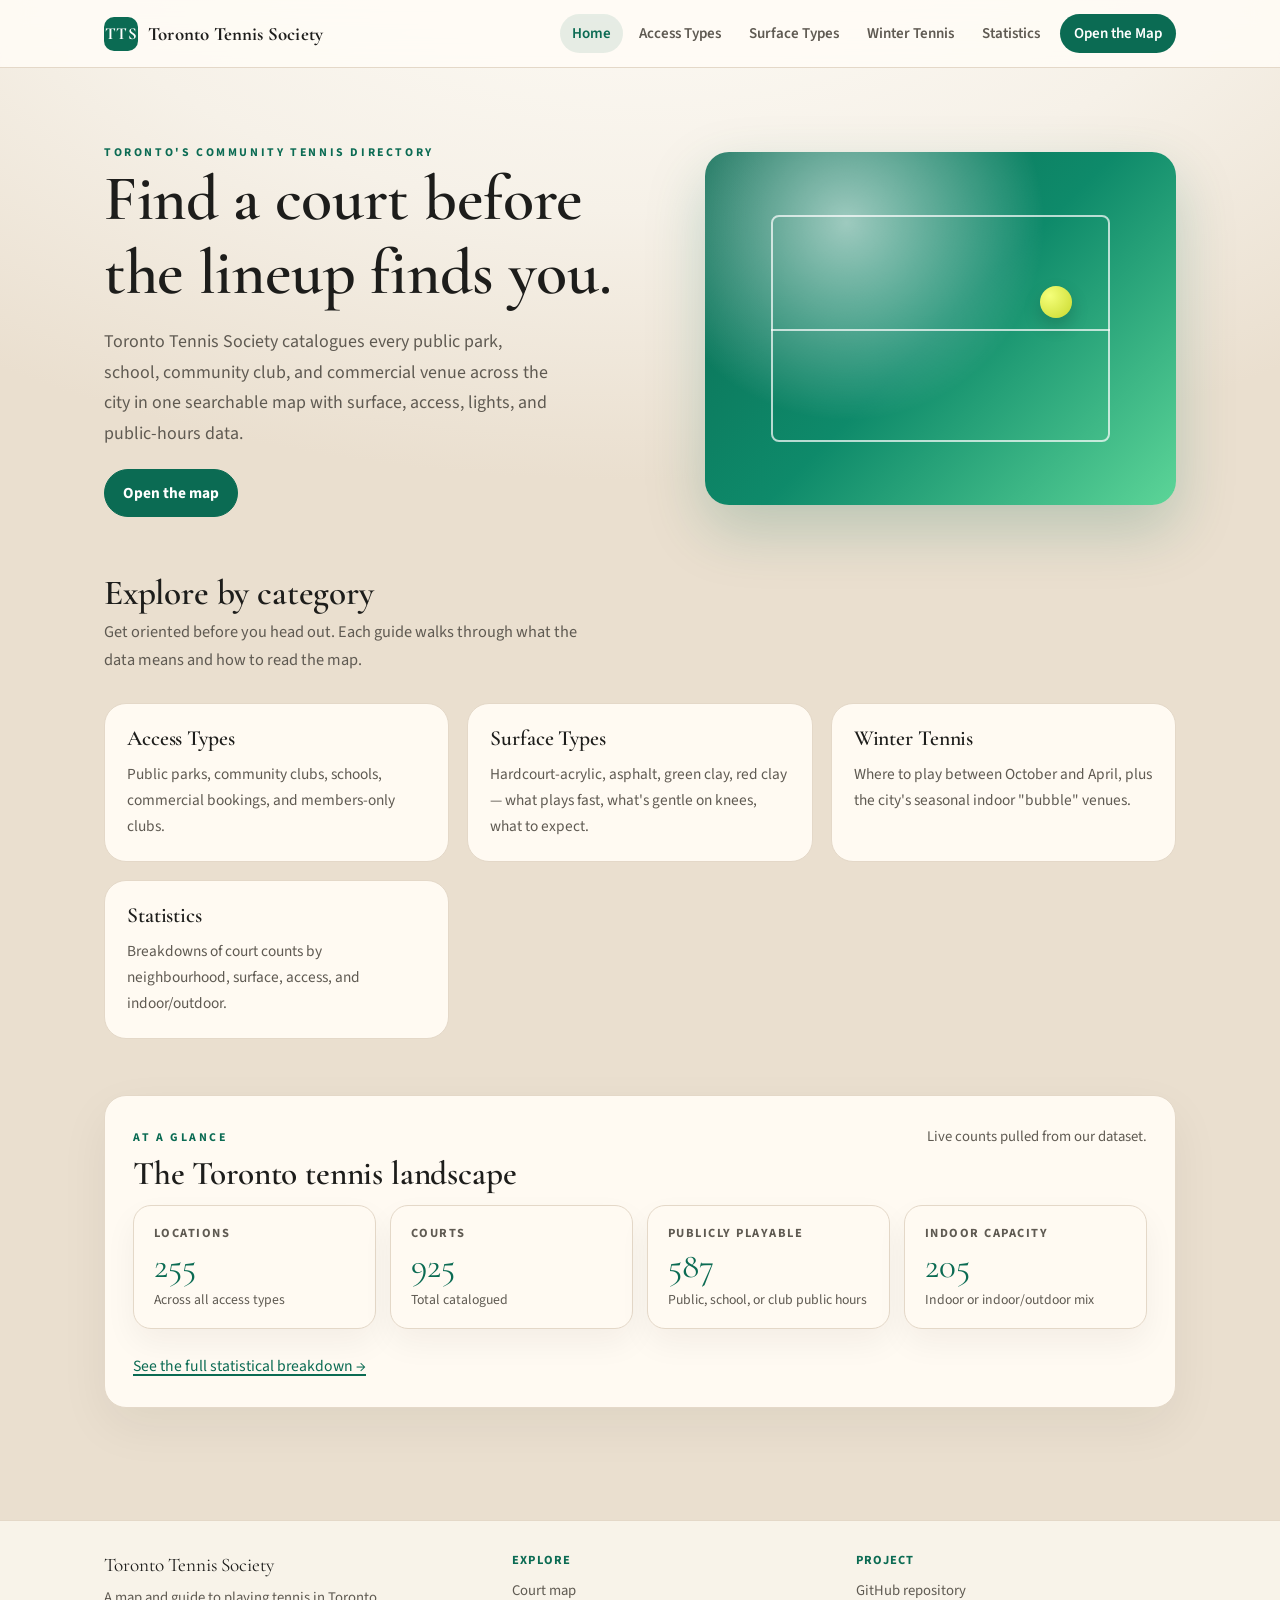
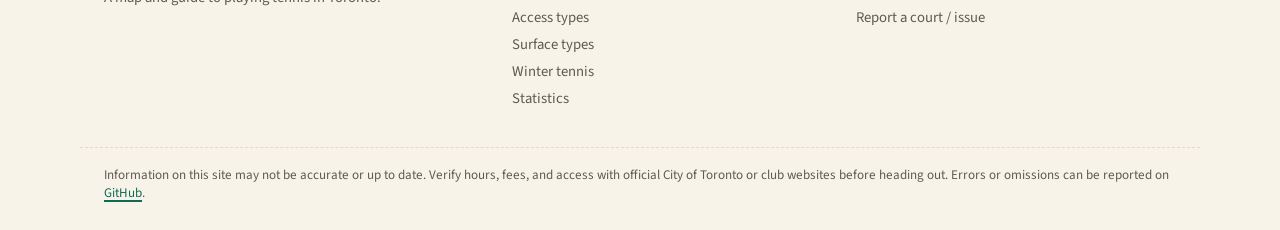
==== commit a19b0a46: "text improvements" ====
--- a/index.html
+++ b/index.html
@@ -102,10 +102,10 @@
       <div>
         <span class="eyebrow">Toronto's community tennis directory</span>
         <h1>Find a court before the lineup finds you.</h1>
-        <p>Toronto Tennis Society catalogues every public park, school, community club, and commercial venue across the city — in one searchable map with surface, access, lights, and public-hours data.</p>
+        <p>Toronto Tennis Society catalogues every public park, school, community club, and commercial venue across the city in one searchable map with surface, access, lights, and public-hours data.</p>
         <div class="button-row">
           <a class="button primary" href="map/">Open the map</a>
-          <a class="button" href="access-types/">Learn about access types</a>
+          <!-- <a class="button" href="access-types/">Learn about access types</a> -->
         </div>
       </div>
       <div class="hero-art" aria-hidden="true"><div class="ball"></div></div>
@@ -118,22 +118,18 @@
       </div>
       <div class="feature-grid">
         <a class="feature-card" href="access-types/" style="text-decoration:none;color:inherit;">
-          <div class="feature-icon">🔓</div>
           <h3>Access Types</h3>
-          <p>Public parks, public-hour clubs, schools, commercial bookings, and members-only clubs — explained.</p>
+          <p>Public parks, community clubs, schools, commercial bookings, and members-only clubs.</p>
         </a>
         <a class="feature-card" href="surface-types/" style="text-decoration:none;color:inherit;">
-          <div class="feature-icon">🎾</div>
           <h3>Surface Types</h3>
           <p>Hardcourt-acrylic, asphalt, green clay, red clay — what plays fast, what's gentle on knees, what to expect.</p>
         </a>
         <a class="feature-card" href="winter-tennis/" style="text-decoration:none;color:inherit;">
-          <div class="feature-icon">❄️</div>
           <h3>Winter Tennis</h3>
           <p>Where to play between October and April, plus the city's seasonal indoor "bubble" venues.</p>
         </a>
         <a class="feature-card" href="statistics/" style="text-decoration:none;color:inherit;">
-          <div class="feature-icon">📊</div>
           <h3>Statistics</h3>
           <p>Breakdowns of court counts by neighbourhood, surface, access, and indoor/outdoor.</p>
         </a>
@@ -157,7 +153,7 @@
     <div class="footer-wrap">
       <div class="footer-col">
         <div class="footer-brand">Toronto Tennis Society</div>
-        <p>A community-maintained map and guide to playing tennis in Toronto. Built with public data and tireless volunteers.</p>
+        <p>A map and guide to playing tennis in Toronto.</p>
       </div>
       <div class="footer-col">
         <h4>Explore</h4>
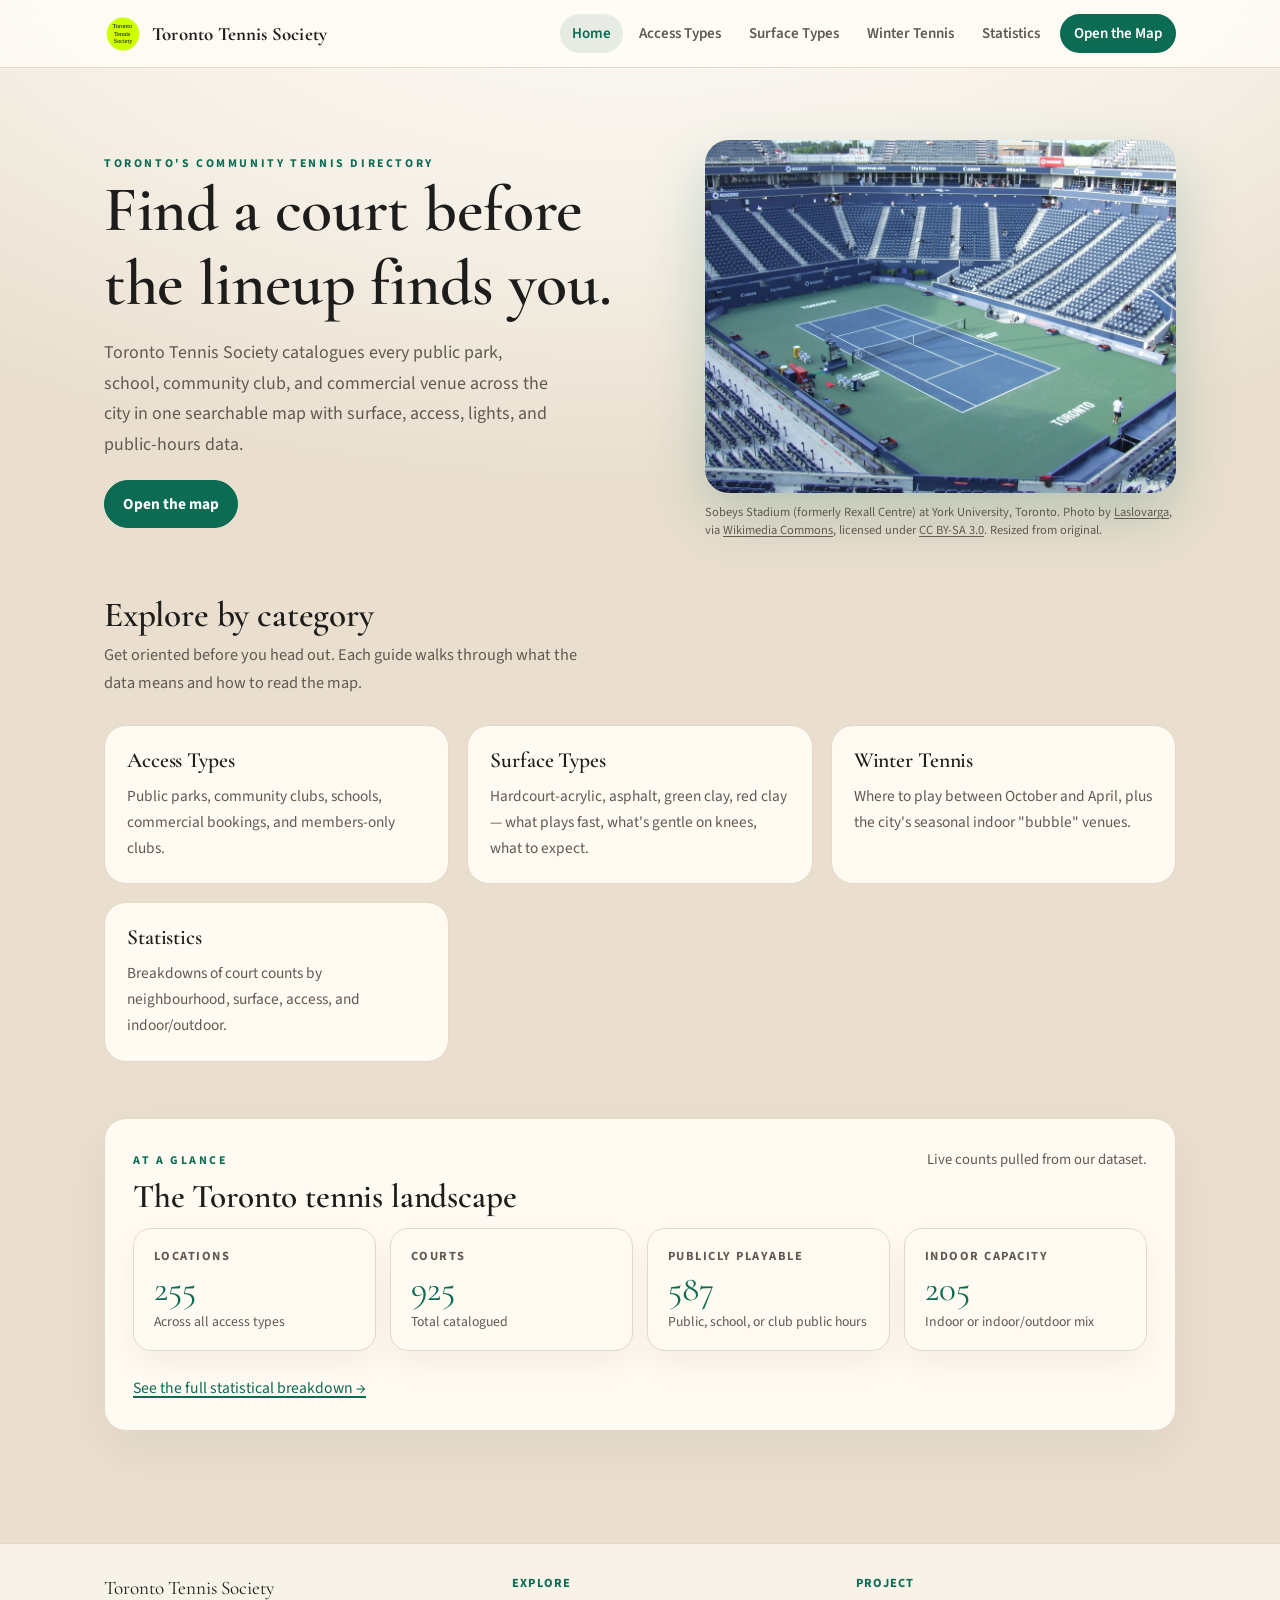
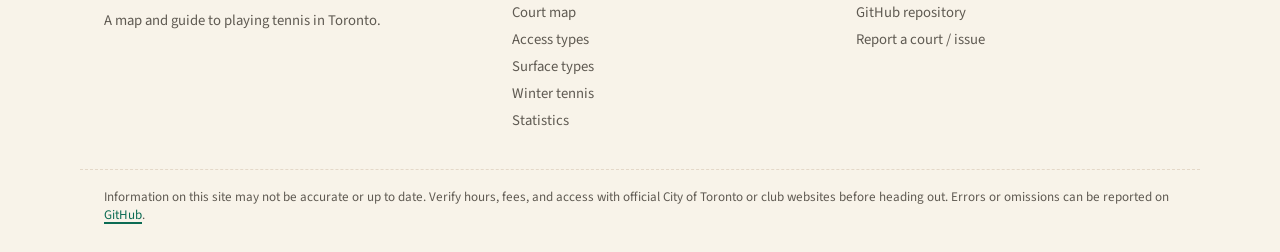
==== commit 6241df31: "Refactor hero sections across multiple pages to  improve styling. Update image handling and captions" ====
--- a/index.html
+++ b/index.html
@@ -5,6 +5,9 @@
   <meta name="viewport" content="width=device-width, initial-scale=1" />
   <title>Toronto Tennis Society — Find a court across the city</title>
   <meta name="description" content="A community resource for finding tennis courts in Toronto. Browse all public, club, school, and commercial courts on an interactive map." />
+  <link rel="icon" href="favicon.ico" sizes="any" />
+  <link rel="icon" type="image/svg+xml" href="logo.svg" />
+  <link rel="apple-touch-icon" href="logo.png" />
   <link rel="preconnect" href="https://fonts.googleapis.com" />
   <link rel="preconnect" href="https://fonts.gstatic.com" crossorigin />
   <link href="https://fonts.googleapis.com/css2?family=Cormorant+Garamond:wght@500;600;700&family=Source+Sans+3:wght@400;600;700&display=swap" rel="stylesheet" />
@@ -19,34 +22,23 @@
     }
     .hero h1 { max-width: 18ch; margin-bottom: 18px; }
     .hero p { font-size: 1.12rem; max-width: 50ch; }
-    .hero-art {
-      background:
-        radial-gradient(60% 80% at 30% 20%, rgba(255,255,255,0.6), transparent 70%),
-        linear-gradient(135deg, #0b6b53 0%, #0e8a6a 50%, #6ce4a1 110%);
+    .hero-figure { margin: 0; }
+    .hero-photo {
+      display: block;
+      width: 100%;
+      max-width: 100%;
+      height: auto;
+      object-fit: contain;
       border-radius: 24px;
-      aspect-ratio: 4 / 3;
-      position: relative;
-      overflow: hidden;
       box-shadow: 0 24px 60px rgba(11, 107, 83, 0.22);
     }
-    .hero-art::before, .hero-art::after {
-      content: "";
-      position: absolute;
-      border: 2px solid rgba(255,255,255,0.7);
-      border-radius: 8px;
-    }
-    .hero-art::before { inset: 18% 14%; }
-    .hero-art::after { left: 14%; right: 14%; top: 50%; height: 0; border-top-width: 2px; border-radius: 0; border-left: 0; border-right: 0; border-bottom: 0; }
-    .hero-art .ball {
-      position: absolute;
-      width: 32px;
-      height: 32px;
-      right: 22%;
-      top: 38%;
-      background: radial-gradient(circle at 30% 30%, #f5ff7a, #c9d92e);
-      border-radius: 50%;
-      box-shadow: 0 8px 18px rgba(0,0,0,0.18);
-    }
+    .hero-credit {
+      margin-top: 10px;
+      font-size: 0.78rem;
+      color: var(--muted);
+      line-height: 1.45;
+    }
+    .hero-credit a { color: inherit; text-decoration: underline; text-underline-offset: 2px; }
 
     .feature-grid { display: grid; grid-template-columns: repeat(auto-fit, minmax(260px, 1fr)); gap: 18px; margin: 28px 0 56px; }
     .feature-card { background: var(--panel); border: 1px solid var(--border); border-radius: 22px; padding: 22px; }
@@ -75,14 +67,14 @@
 
     .stats-meta p { margin: 0; color: var(--muted); font-size: 0.92rem; }
 
-    @media (max-width: 880px) { .hero { grid-template-columns: 1fr; } .hero-art { aspect-ratio: 5 / 3; } }
+    @media (max-width: 880px) { .hero { grid-template-columns: 1fr; } }
   </style>
 </head>
 <body>
   <header class="site-header">
     <div class="header-wrap">
       <a class="site-brand" href="./">
-        <span class="brand-mark">TTS</span>
+        <img class="brand-mark" src="logo.svg" alt="" aria-hidden="true" width="38" height="38" />
         <span class="brand-name">Toronto Tennis Society</span>
       </a>
       <button class="nav-toggle" id="nav-toggle" type="button" aria-controls="site-nav" aria-expanded="false">Menu</button>
@@ -108,7 +100,23 @@
           <!-- <a class="button" href="access-types/">Learn about access types</a> -->
         </div>
       </div>
-      <div class="hero-art" aria-hidden="true"><div class="ball"></div></div>
+      <figure class="hero-figure">
+        <img
+          class="hero-photo"
+          src="1920px-Rexall_Centre_York_University_Toronto.jpeg"
+          alt="Aerial view of the Rexall Centre (now Sobeys Stadium) at York University in Toronto, with the main tennis stadium and surrounding outer courts."
+          width="1920"
+          height="1440"
+          loading="eager"
+        />
+        <figcaption class="hero-credit">
+          Sobeys Stadium (formerly Rexall Centre) at York University, Toronto. Photo by
+          <a href="https://commons.wikimedia.org/wiki/User:Laslovarga" target="_blank" rel="noreferrer">Laslovarga</a>,
+          via <a href="https://commons.wikimedia.org/wiki/File:Rexall_Centre_York_University_Toronto.JPG" target="_blank" rel="noreferrer">Wikimedia Commons</a>,
+          licensed under <a href="https://creativecommons.org/licenses/by-sa/3.0/" target="_blank" rel="noreferrer">CC BY-SA 3.0</a>.
+          Resized from original.
+        </figcaption>
+      </figure>
     </section>
 
     <section>
--- a/assets/styles.css
+++ b/assets/styles.css
@@ -83,18 +83,11 @@
 }
 
 .brand-mark {
-  display: inline-flex;
-  align-items: center;
-  justify-content: center;
-  width: 34px;
-  height: 34px;
-  border-radius: 10px;
-  background: var(--accent);
-  color: white;
-  font-family: 'Cormorant Garamond', Georgia, serif;
-  font-weight: 700;
-  font-size: 1.05rem;
-  letter-spacing: 0.02em;
+  display: block;
+  width: 38px;
+  height: 38px;
+  object-fit: contain;
+  flex-shrink: 0;
 }
 
 .brand-name {
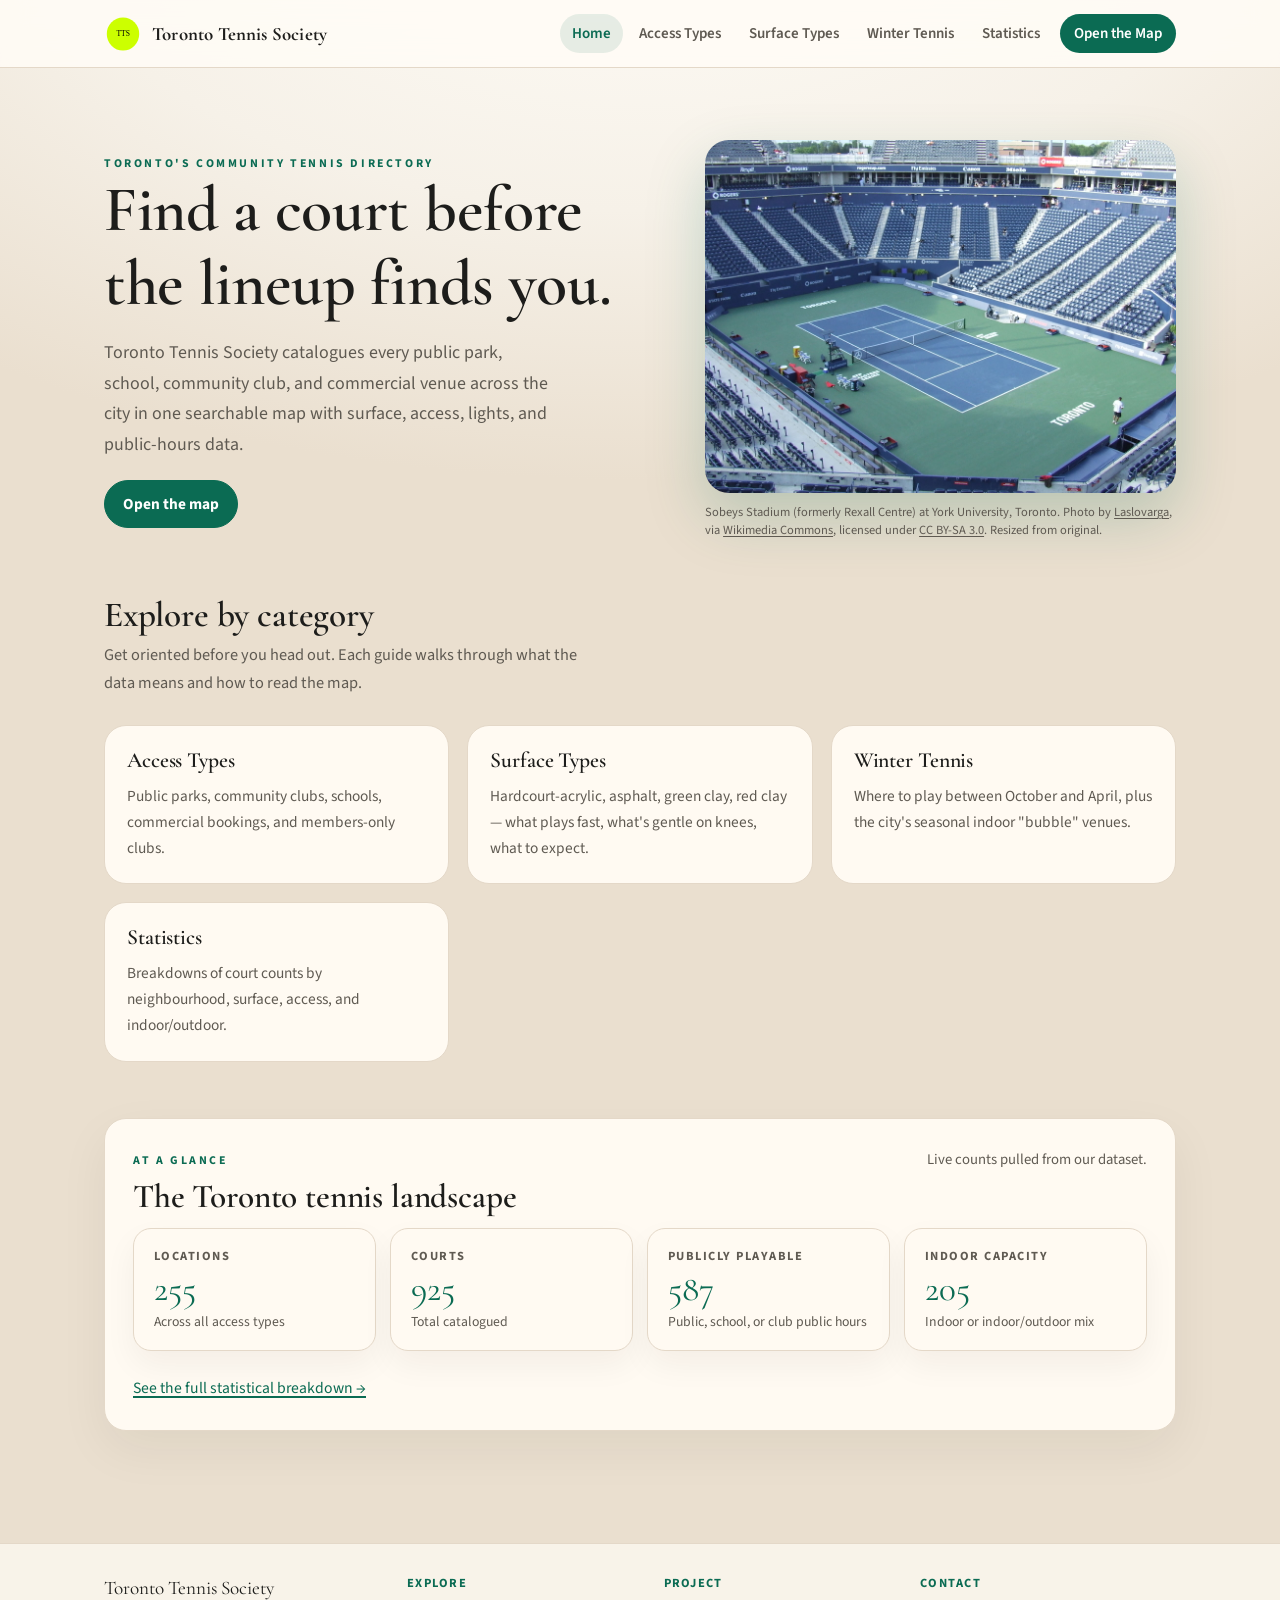
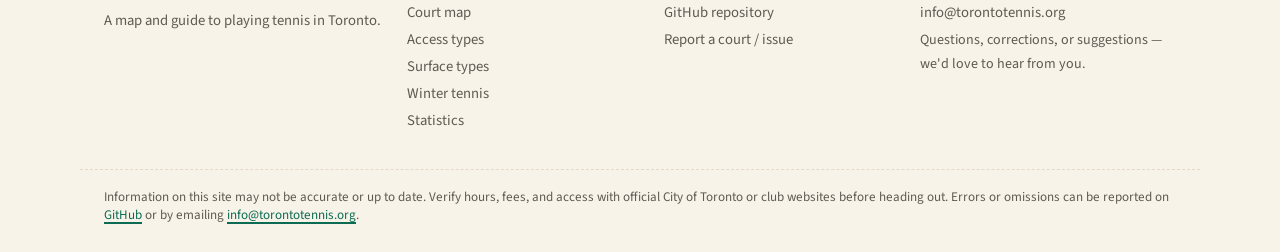
==== commit 494142a0: "Update email address for contact" ====
--- a/index.html
+++ b/index.html
@@ -176,9 +176,14 @@
         <a href="https://github.com/vzcodes/toronto-tennis" target="_blank" rel="noreferrer">GitHub repository</a>
         <a href="https://github.com/vzcodes/toronto-tennis/issues" target="_blank" rel="noreferrer">Report a court / issue</a>
       </div>
+      <div class="footer-col">
+        <h4>Contact</h4>
+        <a href="mailto:info@torontotennis.org">info@torontotennis.org</a>
+        <p style="margin: 4px 0 0; color: var(--muted); font-size: 0.88rem;">Questions, corrections, or suggestions — we'd love to hear from you.</p>
+      </div>
     </div>
     <div class="footer-disclaimer">
-      Information on this site may not be accurate or up to date. Verify hours, fees, and access with official City of Toronto or club websites before heading out. Errors or omissions can be reported on <a href="https://github.com/vzcodes/toronto-tennis/issues" target="_blank" rel="noreferrer">GitHub</a>.
+      Information on this site may not be accurate or up to date. Verify hours, fees, and access with official City of Toronto or club websites before heading out. Errors or omissions can be reported on <a href="https://github.com/vzcodes/toronto-tennis/issues" target="_blank" rel="noreferrer">GitHub</a> or by emailing <a href="mailto:info@torontotennis.org">info@torontotennis.org</a>.
     </div>
   </footer>
 
--- a/assets/styles.css
+++ b/assets/styles.css
@@ -132,6 +132,14 @@
 
 .nav-cta:hover { background: var(--accent-strong) !important; }
 
+.nav-cta[aria-disabled="true"] {
+  background: var(--muted) !important;
+  color: rgba(255, 255, 255, 0.85) !important;
+  cursor: default;
+  pointer-events: none;
+  opacity: 0.7;
+}
+
 /* ---------- Layout ---------- */
 .wrap {
   max-width: 1120px;
@@ -261,7 +269,7 @@
   margin: 0 auto;
   padding: 32px 24px;
   display: grid;
-  grid-template-columns: 1.2fr 1fr 1fr;
+  grid-template-columns: 1.2fr 1fr 1fr 1.1fr;
   gap: 24px;
 }
 
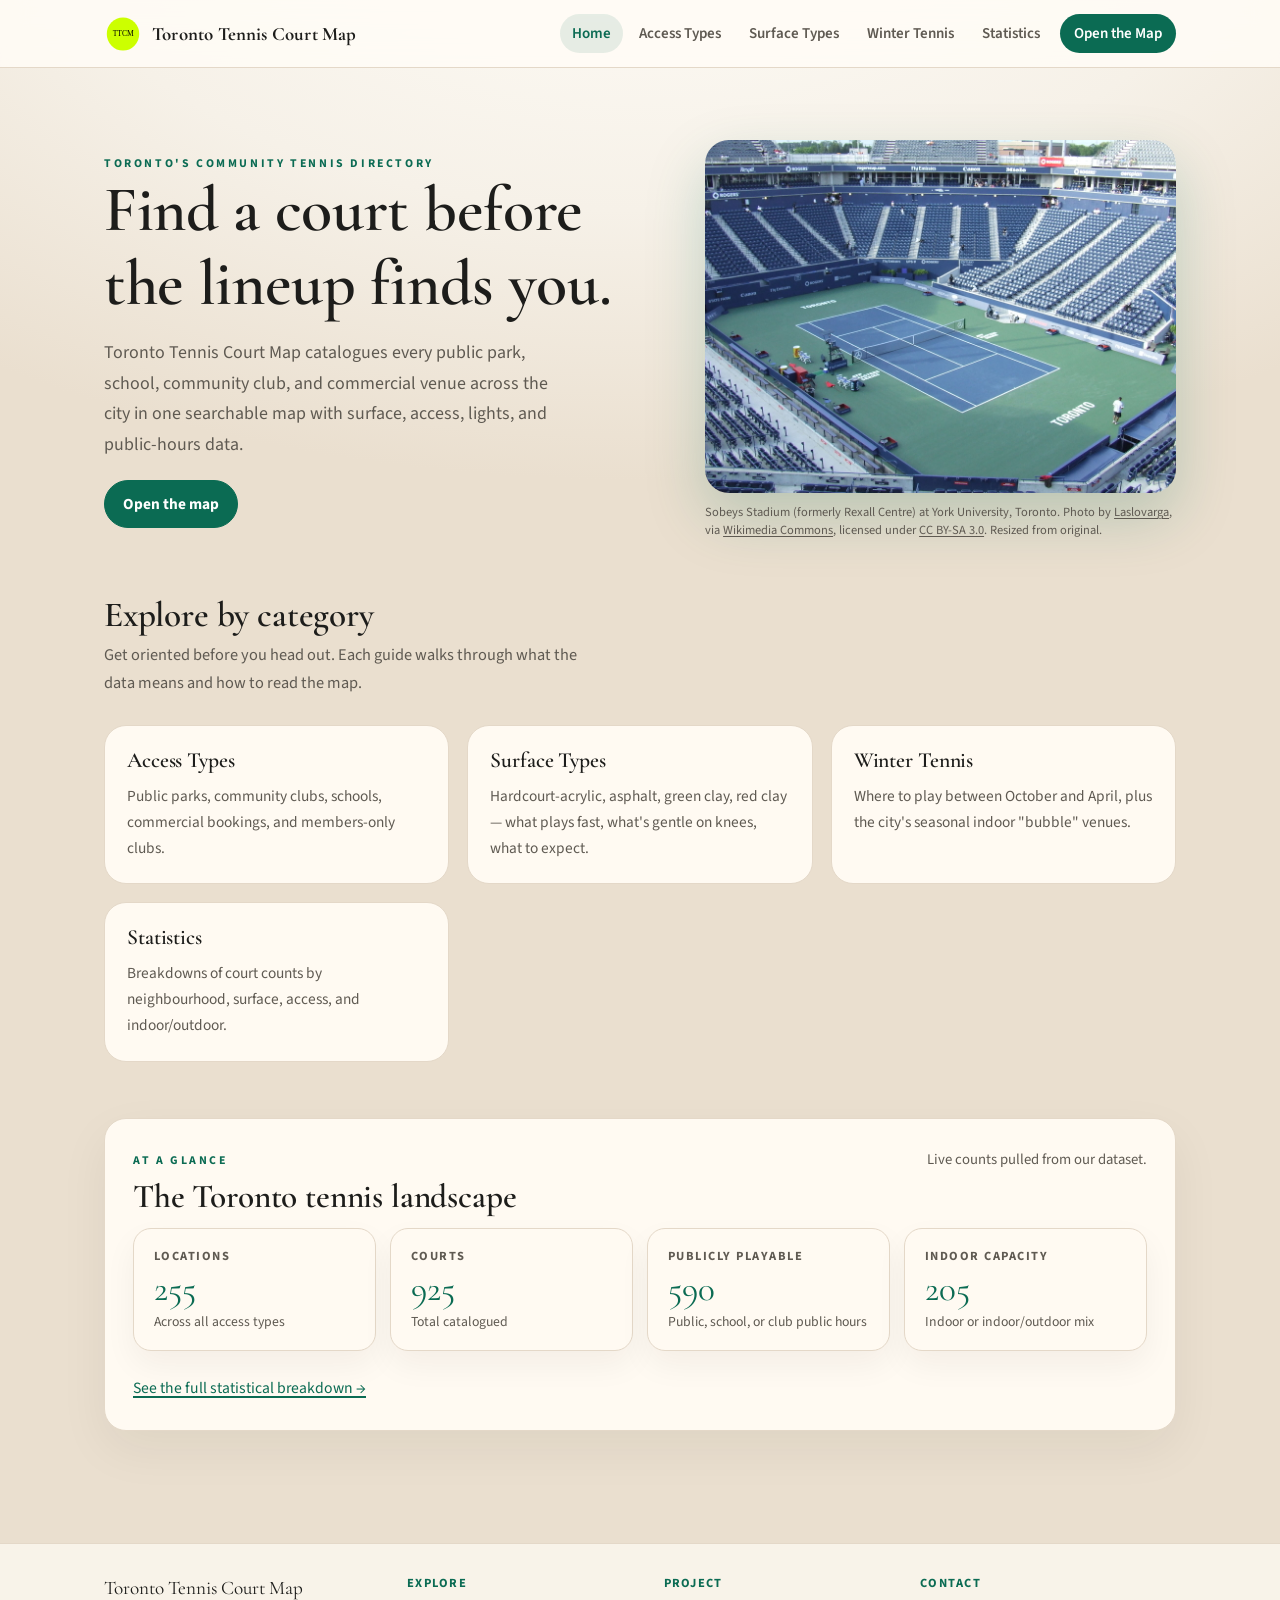
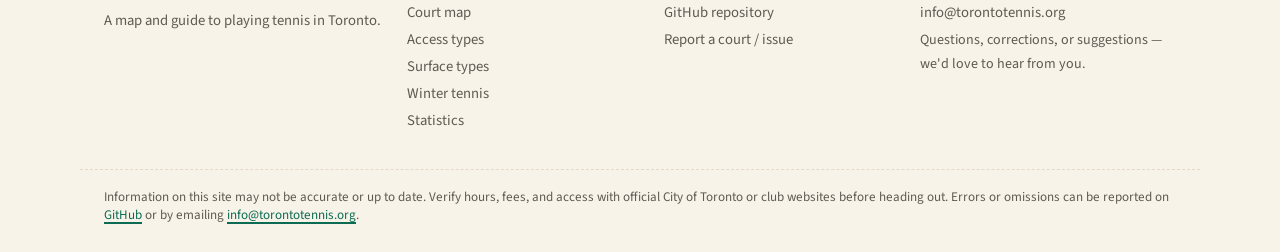
==== commit 81cddac1: "Update name to TTCM Co-authored-by: Copilot <copilot@github.com>" ====
--- a/index.html
+++ b/index.html
@@ -3,7 +3,7 @@
 <head>
   <meta charset="utf-8" />
   <meta name="viewport" content="width=device-width, initial-scale=1" />
-  <title>Toronto Tennis Society — Find a court across the city</title>
+  <title>Toronto Tennis Court Map — Find a court across the city</title>
   <meta name="description" content="A community resource for finding tennis courts in Toronto. Browse all public, club, school, and commercial courts on an interactive map." />
   <link rel="icon" href="favicon.ico" sizes="any" />
   <link rel="icon" type="image/svg+xml" href="logo.svg" />
@@ -75,7 +75,7 @@
     <div class="header-wrap">
       <a class="site-brand" href="./">
         <img class="brand-mark" src="logo.svg" alt="" aria-hidden="true" width="38" height="38" />
-        <span class="brand-name">Toronto Tennis Society</span>
+        <span class="brand-name">Toronto Tennis Court Map</span>
       </a>
       <button class="nav-toggle" id="nav-toggle" type="button" aria-controls="site-nav" aria-expanded="false">Menu</button>
       <nav class="site-nav" id="site-nav">
@@ -94,7 +94,7 @@
       <div>
         <span class="eyebrow">Toronto's community tennis directory</span>
         <h1>Find a court before the lineup finds you.</h1>
-        <p>Toronto Tennis Society catalogues every public park, school, community club, and commercial venue across the city in one searchable map with surface, access, lights, and public-hours data.</p>
+        <p>Toronto Tennis Court Map catalogues every public park, school, community club, and commercial venue across the city in one searchable map with surface, access, lights, and public-hours data.</p>
         <div class="button-row">
           <a class="button primary" href="map/">Open the map</a>
           <!-- <a class="button" href="access-types/">Learn about access types</a> -->
@@ -159,8 +159,8 @@
 
   <footer class="site-footer">
     <div class="footer-wrap">
-      <div class="footer-col">
-        <div class="footer-brand">Toronto Tennis Society</div>
+        <div class="footer-col">
+        <div class="footer-brand">Toronto Tennis Court Map</div>
         <p>A map and guide to playing tennis in Toronto.</p>
       </div>
       <div class="footer-col">
